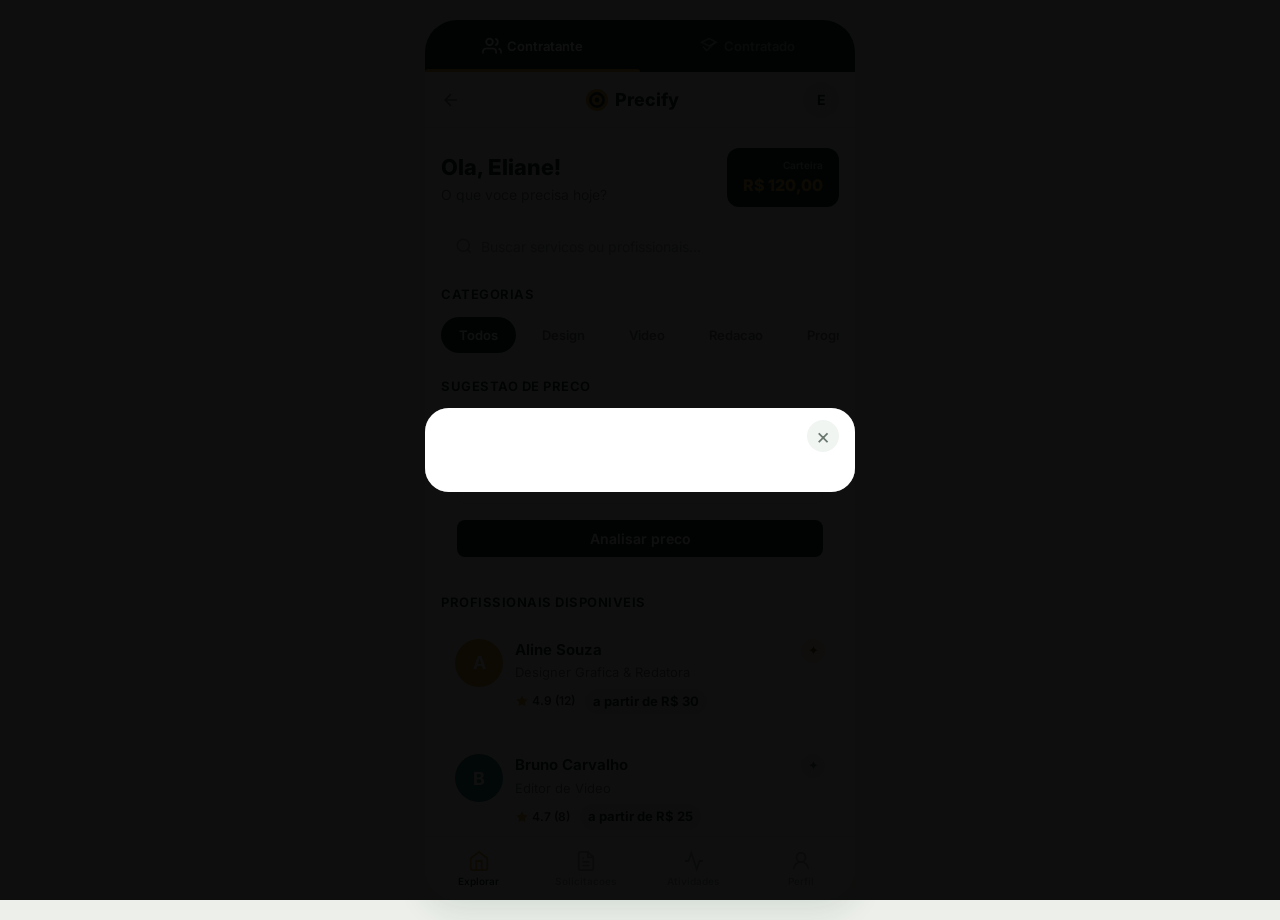
==== demo.html @ ac0d7727 "feat: add demo app and PWA support - Created demo.html for showcasing the Precify app with a complet" ====
<!DOCTYPE html>
<html lang="pt-BR">
<head>
    <meta charset="UTF-8" />
    <meta name="viewport" content="width=device-width, initial-scale=1.0, maximum-scale=1.0, user-scalable=no" />
    <meta name="theme-color" content="#193F34" />
    <meta name="apple-mobile-web-app-capable" content="yes" />
    <meta name="apple-mobile-web-app-status-bar-style" content="black-translucent" />
    <meta name="description" content="Demonstração do app Precify — fluxo completo de contratação e prestação de serviços digitais." />
    <title>Precify App — Demonstração</title>

    <link rel="manifest" href="manifest.json" />
    <link rel="icon" href="data:image/svg+xml,%3Csvg xmlns='http://www.w3.org/2000/svg' viewBox='0 0 100 100'%3E%3Ccircle cx='50' cy='50' r='45' fill='%23193F34'/%3E%3Ccircle cx='50' cy='50' r='32' fill='%23D9A441'/%3E%3Ccircle cx='50' cy='50' r='22' fill='%23193F34'/%3E%3Ccircle cx='50' cy='50' r='10' fill='%23D9A441'/%3E%3C/svg%3E" />
    <link rel="apple-touch-icon" href="icons/icon-192.png" />

    <link rel="preconnect" href="https://fonts.googleapis.com" />
    <link rel="preconnect" href="https://fonts.gstatic.com" crossorigin />
    <link href="https://fonts.googleapis.com/css2?family=Inter:wght@300;400;500;600;700;800;900&display=swap" rel="stylesheet" />

    <link rel="stylesheet" href="demo-styles.css" />
</head>
<body>

<!-- ============================== -->
<!-- APP CONTAINER (phone frame)    -->
<!-- ============================== -->
<div class="app-shell">

    <!-- ============================== -->
    <!-- TOP TABBAR: Contratante / Contratado -->
    <!-- ============================== -->
    <div class="top-tabbar">
        <button class="top-tabbar__btn active" data-mode="client" id="mode-client-btn">
            <svg width="18" height="18" viewBox="0 0 24 24" fill="none" stroke="currentColor" stroke-width="2"><path d="M17 21v-2a4 4 0 00-4-4H5a4 4 0 00-4 4v2"/><circle cx="9" cy="7" r="4"/><path d="M23 21v-2a4 4 0 00-3-3.87M16 3.13a4 4 0 010 7.75"/></svg>
            <span>Contratante</span>
        </button>
        <button class="top-tabbar__btn" data-mode="freelancer" id="mode-freelancer-btn">
            <svg width="18" height="18" viewBox="0 0 24 24" fill="none" stroke="currentColor" stroke-width="2"><path d="M20 7L9 18l-5-5"/><path d="M12 2L2 7l10 5 10-5-10-5z"/></svg>
            <span>Contratado</span>
        </button>
        <div class="top-tabbar__indicator" id="tabbar-indicator"></div>
    </div>

    <!-- App header with logo + user avatar -->
    <div class="app-header">
        <a href="index.html" class="app-header__back" aria-label="Voltar ao site">
            <svg width="20" height="20" viewBox="0 0 24 24" fill="none" stroke="currentColor" stroke-width="2"><path d="M19 12H5M12 19l-7-7 7-7"/></svg>
        </a>
        <div class="app-header__logo">
            <svg width="24" height="24" viewBox="0 0 100 100" fill="none" xmlns="http://www.w3.org/2000/svg">
                <circle cx="50" cy="50" r="46" fill="#D9A441"/>
                <circle cx="50" cy="50" r="33" fill="#193F34"/>
                <circle cx="50" cy="50" r="22" fill="#D9A441"/>
                <circle cx="50" cy="50" r="10" fill="#193F34"/>
            </svg>
            <span>Precify</span>
        </div>
        <div class="app-header__user" id="header-user-avatar">
            <span id="user-avatar-text">E</span>
        </div>
    </div>

    <!-- ============================== -->
    <!-- SCREENS CONTAINER              -->
    <!-- ============================== -->
    <div class="screens-wrapper" id="screens-wrapper">

        <!-- ============================== -->
        <!-- CONTRATANTE SCREENS            -->
        <!-- ============================== -->
        <div class="mode-screens mode-screens--client active" id="client-screens">

            <!-- HOME / EXPLORAR -->
            <div class="screen screen--home active" data-screen="home">
                <div class="screen__scroll">
                    <div class="home-hero">
                        <div class="home-hero__greeting">
                            <h2>Ola, Eliane!</h2>
                            <p>O que voce precisa hoje?</p>
                        </div>
                        <div class="home-hero__balance">
                            <span class="balance-label">Carteira</span>
                            <span class="balance-value">R$ 120,00</span>
                        </div>
                    </div>

                    <div class="search-bar">
                        <svg width="18" height="18" viewBox="0 0 24 24" fill="none" stroke="currentColor" stroke-width="2"><circle cx="11" cy="11" r="8"/><path d="M21 21l-4.35-4.35"/></svg>
                        <input type="text" placeholder="Buscar servicos ou profissionais..." id="client-search" />
                    </div>

                    <div class="section-label">Categorias</div>
                    <div class="categories-scroll" id="client-categories">
                        <button class="category-chip active" data-cat="all">Todos</button>
                        <button class="category-chip" data-cat="design">Design</button>
                        <button class="category-chip" data-cat="video">Video</button>
                        <button class="category-chip" data-cat="writing">Redacao</button>
                        <button class="category-chip" data-cat="programming">Programacao</button>
                        <button class="category-chip" data-cat="marketing">Marketing</button>
                    </div>

                    <div class="section-label">Sugestao de preco</div>
                    <div class="price-suggest-card">
                        <div class="price-suggest-card__input">
                            <label>Descreva seu servico</label>
                            <textarea id="price-suggest-input" placeholder="Ex: Criar uma arte para Instagram" rows="2"></textarea>
                        </div>
                        <button class="btn-price-suggest" id="btn-price-suggest">Analisar preco</button>
                        <div class="price-suggest-result" id="price-suggest-result" hidden>
                            <div class="price-suggest-result__ai">
                                <svg width="14" height="14" viewBox="0 0 24 24" fill="none" stroke="#D9A441" stroke-width="2"><path d="M12 2L2 7l10 5 10-5-10-5zM2 17l10 5 10-5M2 12l10 5 10-5"/></svg>
                                <span>Analise IA</span>
                            </div>
                            <div class="price-suggest-result__price" id="suggest-price-range">R$ 30 - R$ 50</div>
                            <div class="price-suggest-result__complexity" id="suggest-complexity">Complexidade: Intermediaria</div>
                        </div>
                    </div>

                    <div class="section-label">Profissionais disponiveis</div>
                    <div class="freelancer-list" id="freelancer-list"></div>
                </div>
            </div>

            <!-- SOLICITACOES -->
            <div class="screen screen--requests" data-screen="requests">
                <div class="screen__scroll">
                    <div class="screen__title">
                        <h2>Minhas solicitacoes</h2>
                    </div>
                    <div class="requests-list" id="client-requests-list"></div>
                </div>
            </div>

            <!-- ATIVIDADES (cards interativos) -->
            <div class="screen screen--messages" data-screen="messages">
                <div class="screen__scroll">
                    <div class="screen__title">
                        <h2>Atividades</h2>
                    </div>
                    <div class="activity-list" id="client-activity-list"></div>
                </div>
            </div>

            <!-- PERFIL -->
            <div class="screen screen--profile" data-screen="profile">
                <div class="screen__scroll">
                    <div class="profile-header">
                        <div class="profile-avatar profile-avatar--large">E</div>
                        <h2>Eliane Martins</h2>
                        <span class="profile-email">eliane@email.com</span>
                        <div class="profile-score-badge">
                            <span class="score-badge score-badge--silver">✦</span>
                            <span>Prata - 45 pts</span>
                        </div>
                    </div>
                    <div class="profile-stats">
                        <div class="profile-stat">
                            <strong>3</strong>
                            <span>Servicos contratados</span>
                        </div>
                        <div class="profile-stat">
                            <strong>4,8</strong>
                            <span>Avaliacao</span>
                        </div>
                        <div class="profile-stat">
                            <strong>R$ 120</strong>
                            <span>Carteira</span>
                        </div>
                    </div>
                    <div class="profile-menu">
                        <div class="profile-menu__item">
                            <svg width="20" height="20" viewBox="0 0 24 24" fill="none" stroke="currentColor" stroke-width="2"><rect x="3" y="4" width="18" height="18" rx="2"/><path d="M16 2v4M8 2v4M3 10h18"/></svg>
                            <span>Meu historico</span>
                        </div>
                        <div class="profile-menu__item">
                            <svg width="20" height="20" viewBox="0 0 24 24" fill="none" stroke="currentColor" stroke-width="2"><path d="M12 15a3 3 0 100-6 3 3 0 000 6z"/><path d="M19.4 15a1.65 1.65 0 00.33 1.82l.06.06a2 2 0 11-2.83 2.83l-.06-.06a1.65 1.65 0 00-1.82-.33 1.65 1.65 0 00-1 1.51V21a2 2 0 11-4 0v-.09A1.65 1.65 0 009 19.4a1.65 1.65 0 00-1.82.33l-.06.06a2 2 0 11-2.83-2.83l.06-.06A1.65 1.65 0 004.6 15a1.65 1.65 0 00-1.51-1H3a2 2 0 110-4h.09A1.65 1.65 0 004.6 9a1.65 1.65 0 00-.33-1.82l-.06-.06a2 2 0 112.83-2.83l.06.06A1.65 1.65 0 009 4.6a1.65 1.65 0 001-1.51V3a2 2 0 114 0v.09a1.65 1.65 0 001 1.51 1.65 1.65 0 001.82-.33l.06-.06a2 2 0 112.83 2.83l-.06.06A1.65 1.65 0 0019.4 9a1.65 1.65 0 001.51 1H21a2 2 0 110 4h-.09a1.65 1.65 0 00-1.51 1z"/></svg>
                            <span>Configuracoes</span>
                        </div>
                        <div class="profile-menu__item">
                            <svg width="20" height="20" viewBox="0 0 24 24" fill="none" stroke="currentColor" stroke-width="2"><path d="M21 15a2 2 0 01-2 2H7l-4 4V5a2 2 0 012-2h14a2 2 0 012 2z"/></svg>
                            <span>Suporte</span>
                        </div>
                        <div class="profile-menu__item profile-menu__item--logout">
                            <svg width="20" height="20" viewBox="0 0 24 24" fill="none" stroke="currentColor" stroke-width="2"><path d="M9 21H5a2 2 0 01-2-2V5a2 2 0 012-2h4M16 17l5-5-5-5M21 12H9"/></svg>
                            <span>Sair</span>
                        </div>
                    </div>
                </div>
            </div>

        </div>

        <!-- ============================== -->
        <!-- CONTRATADO SCREENS             -->
        <!-- ============================== -->
        <div class="mode-screens mode-screens--freelancer" id="freelancer-screens">

            <!-- OPORTUNIDADES -->
            <div class="screen screen--opportunities active" data-screen="opportunities">
                <div class="screen__scroll">
                    <div class="home-hero">
                        <div class="home-hero__greeting">
                            <h2>Ola, Aline!</h2>
                            <p>Novas oportunidades para voce</p>
                        </div>
                        <div class="home-hero__balance">
                            <span class="balance-label">Ganhos</span>
                            <span class="balance-value">R$ 340,00</span>
                        </div>
                    </div>

                    <div class="stats-row">
                        <div class="mini-stat">
                            <strong>5</strong>
                            <span>Disponiveis</span>
                        </div>
                        <div class="mini-stat">
                            <strong>2</strong>
                            <span>Em andamento</span>
                        </div>
                        <div class="mini-stat">
                            <strong>8</strong>
                            <span>Concluidos</span>
                        </div>
                    </div>

                    <div class="section-label">Oportunidades abertas</div>
                    <div class="opportunity-list" id="opportunity-list"></div>
                </div>
            </div>

            <!-- MEUS SERVICOS -->
            <div class="screen screen--my-services" data-screen="my-services">
                <div class="screen__scroll">
                    <div class="screen__title">
                        <h2>Meus servicos</h2>
                    </div>
                    <div class="services-tabs">
                        <button class="services-tab active" data-status="active">Em andamento</button>
                        <button class="services-tab" data-status="completed">Concluidos</button>
                    </div>
                    <div class="my-services-list" id="freelancer-services-list"></div>
                </div>
            </div>

            <!-- ATIVIDADES (cards interativos) -->
            <div class="screen screen--messages-freelancer" data-screen="messages-freelancer">
                <div class="screen__scroll">
                    <div class="screen__title">
                        <h2>Atividades</h2>
                    </div>
                    <div class="activity-list" id="freelancer-activity-list"></div>
                </div>
            </div>

            <!-- PERFIL FREELANCER -->
            <div class="screen screen--profile-freelancer" data-screen="profile-freelancer">
                <div class="screen__scroll">
                    <div class="profile-header">
                        <div class="profile-avatar profile-avatar--large profile-avatar--gold">A</div>
                        <h2>Aline Souza</h2>
                        <span class="profile-email">aline@email.com</span>
                        <span class="profile-skill">Designer e Redatora</span>
                        <div class="profile-score-badge">
                            <span class="score-badge score-badge--gold">✦</span>
                            <span>Ouro - 72 pts</span>
                        </div>
                    </div>
                    <div class="profile-stats">
                        <div class="profile-stat">
                            <strong>8</strong>
                            <span>Servicos concluidos</span>
                        </div>
                        <div class="profile-stat">
                            <strong>4,9</strong>
                            <span>Avaliacao</span>
                        </div>
                        <div class="profile-stat">
                            <strong>R$ 340</strong>
                            <span>Ganhos</span>
                        </div>
                    </div>
                    <div class="profile-skills">
                        <div class="section-label">Habilidades</div>
                        <div class="skills-tags">
                            <span class="skill-tag">Design grafico</span>
                            <span class="skill-tag">Artes para redes sociais</span>
                            <span class="skill-tag">Redacao publicitaria</span>
                            <span class="skill-tag">Edicao de imagem</span>
                            <span class="skill-tag">Branding</span>
                        </div>
                    </div>
                    <div class="profile-menu">
                        <div class="profile-menu__item">
                            <svg width="20" height="20" viewBox="0 0 24 24" fill="none" stroke="currentColor" stroke-width="2"><rect x="3" y="4" width="18" height="18" rx="2"/><path d="M16 2v4M8 2v4M3 10h18"/></svg>
                            <span>Meus ganhos</span>
                        </div>
                        <div class="profile-menu__item">
                            <svg width="20" height="20" viewBox="0 0 24 24" fill="none" stroke="currentColor" stroke-width="2"><path d="M12 15a3 3 0 100-6 3 3 0 000 6z"/><path d="M19.4 15a1.65 1.65 0 00.33 1.82l.06.06a2 2 0 11-2.83 2.83l-.06-.06a1.65 1.65 0 00-1.82-.33 1.65 1.65 0 00-1 1.51V21a2 2 0 11-4 0v-.09A1.65 1.65 0 009 19.4a1.65 1.65 0 00-1.82.33l-.06.06a2 2 0 11-2.83-2.83l.06-.06A1.65 1.65 0 004.6 15a1.65 1.65 0 00-1.51-1H3a2 2 0 110-4h.09A1.65 1.65 0 004.6 9a1.65 1.65 0 00-.33-1.82l-.06-.06a2 2 0 112.83-2.83l.06.06A1.65 1.65 0 009 4.6a1.65 1.65 0 001-1.51V3a2 2 0 114 0v.09a1.65 1.65 0 001 1.51 1.65 1.65 0 001.82-.33l.06-.06a2 2 0 112.83 2.83l-.06.06A1.65 1.65 0 0019.4 9a1.65 1.65 0 001.51 1H21a2 2 0 110 4h-.09a1.65 1.65 0 00-1.51 1z"/></svg>
                            <span>Configuracoes</span>
                        </div>
                        <div class="profile-menu__item">
                            <svg width="20" height="20" viewBox="0 0 24 24" fill="none" stroke="currentColor" stroke-width="2"><path d="M21 15a2 2 0 01-2 2H7l-4 4V5a2 2 0 012-2h14a2 2 0 012 2z"/></svg>
                            <span>Suporte</span>
                        </div>
                        <div class="profile-menu__item profile-menu__item--logout">
                            <svg width="20" height="20" viewBox="0 0 24 24" fill="none" stroke="currentColor" stroke-width="2"><path d="M9 21H5a2 2 0 01-2-2V5a2 2 0 012-2h4M16 17l5-5-5-5M21 12H9"/></svg>
                            <span>Sair</span>
                        </div>
                    </div>
                </div>
            </div>

        </div>

    </div>

    <!-- ============================== -->
    <!-- BOTTOM NAVIGATION              -->
    <!-- ============================== -->
    <div class="bottom-nav" id="bottom-nav">
        <!-- Client bottom nav -->
        <div class="bottom-nav__mode bottom-nav__mode--client active" id="client-nav">
            <button class="nav-item active" data-screen="home">
                <svg width="22" height="22" viewBox="0 0 24 24" fill="none" stroke="currentColor" stroke-width="2"><path d="M3 9l9-7 9 7v11a2 2 0 01-2 2H5a2 2 0 01-2-2z"/><path d="M9 22V12h6v10"/></svg>
                <span>Explorar</span>
            </button>
            <button class="nav-item" data-screen="requests">
                <svg width="22" height="22" viewBox="0 0 24 24" fill="none" stroke="currentColor" stroke-width="2"><path d="M14 2H6a2 2 0 00-2 2v16a2 2 0 002 2h12a2 2 0 002-2V8z"/><path d="M14 2v6h6M16 13H8M16 17H8M10 9H8"/></svg>
                <span>Solicitacoes</span>
            </button>
            <button class="nav-item" data-screen="messages">
                <svg width="22" height="22" viewBox="0 0 24 24" fill="none" stroke="currentColor" stroke-width="2"><path d="M22 12h-4l-3 9L9 3l-3 9H2"/></svg>
                <span>Atividades</span>
            </button>
            <button class="nav-item" data-screen="profile">
                <svg width="22" height="22" viewBox="0 0 24 24" fill="none" stroke="currentColor" stroke-width="2"><circle cx="12" cy="8" r="5"/><path d="M20 21a8 8 0 00-16 0"/></svg>
                <span>Perfil</span>
            </button>
        </div>
        <!-- Freelancer bottom nav -->
        <div class="bottom-nav__mode bottom-nav__mode--freelancer" id="freelancer-nav">
            <button class="nav-item active" data-screen="opportunities">
                <svg width="22" height="22" viewBox="0 0 24 24" fill="none" stroke="currentColor" stroke-width="2"><circle cx="12" cy="12" r="10"/><path d="M12 6v6l4 2"/></svg>
                <span>Oportunidades</span>
            </button>
            <button class="nav-item" data-screen="my-services">
                <svg width="22" height="22" viewBox="0 0 24 24" fill="none" stroke="currentColor" stroke-width="2"><path d="M22 11.08V12a10 10 0 11-5.93-9.14"/><path d="M22 4L12 14.01l-3-3"/></svg>
                <span>Meus servicos</span>
            </button>
            <button class="nav-item" data-screen="messages-freelancer">
                <svg width="22" height="22" viewBox="0 0 24 24" fill="none" stroke="currentColor" stroke-width="2"><path d="M22 12h-4l-3 9L9 3l-3 9H2"/></svg>
                <span>Atividades</span>
            </button>
            <button class="nav-item" data-screen="profile-freelancer">
                <svg width="22" height="22" viewBox="0 0 24 24" fill="none" stroke="currentColor" stroke-width="2"><circle cx="12" cy="8" r="5"/><path d="M20 21a8 8 0 00-16 0"/></svg>
                <span>Perfil</span>
            </button>
        </div>
    </div>

</div>

<!-- ============================== -->
<!-- MODAL: Freelancer detail       -->
<!-- ============================== -->
<div class="modal-overlay" id="modal-freelancer" hidden>
    <div class="modal">
        <div class="modal__header">
            <button class="modal__close" id="modal-freelancer-close">&times;</button>
        </div>
        <div class="modal__body" id="modal-freelancer-body"></div>
    </div>
</div>

<!-- ============================== -->
<!-- MODAL: Opportunity detail      -->
<!-- ============================== -->
<div class="modal-overlay" id="modal-opportunity" hidden>
    <div class="modal">
        <div class="modal__header">
            <button class="modal__close" id="modal-opportunity-close">&times;</button>
        </div>
        <div class="modal__body" id="modal-opportunity-body"></div>
    </div>
</div>

<!-- ============================== -->
<!-- MODAL: Detail card interativo  -->
<!-- ============================== -->
<div class="modal-overlay" id="modal-detail" hidden>
    <div class="modal">
        <div class="modal__header">
            <button class="modal__close" id="modal-detail-close">&times;</button>
        </div>
        <div class="modal__body" id="modal-detail-body"></div>
    </div>
</div>

<!-- ============================== -->
<!-- MODAL: Contratacao flow        -->
<!-- ============================== -->
<div class="modal-overlay" id="modal-hire" hidden>
    <div class="modal">
        <div class="modal__header">
            <button class="modal__close" id="modal-hire-close">&times;</button>
        </div>
        <div class="modal__body" id="modal-hire-body"></div>
    </div>
</div>

<!-- ============================== -->
<!-- TOAST notification             -->
<!-- ============================== -->
<div class="toast" id="toast" hidden></div>

<script src="demo-script.js"></script>

<!-- PWA Service Worker Registration -->
<script>
if ('serviceWorker' in navigator) {
    window.addEventListener('load', () => {
        navigator.serviceWorker.register('./sw.js')
            .then((reg) => console.log('[PWA] SW registrado:', reg.scope))
            .catch((err) => console.warn('[PWA] SW falhou:', err));
    });
}
</script>
</body>
</html>
---- demo-styles.css ----
/* ==============================
   PRECIFY APP — DEMO STYLES
   ============================== */

/* --- Variables --- */
:root {
    --color-primary: #193F34;
    --color-primary-light: #1A4A3E;
    --color-primary-dark: #0F2A23;
    --color-secondary: #D9E8D9;
    --color-white: #FFFFFF;
    --color-gray: #F1F5F1;
    --color-gray-dark: #E0E8E0;
    --color-gold: #D9A441;
    --color-gold-light: #E0B45C;
    --color-gold-dark: #C89336;
    --color-text: #26362E;
    --color-text-secondary: #69776F;
    --color-text-light: #9AA8A0;
    --color-border: #E0E8E0;
    --color-danger: #E85D5D;
    --color-success: #4CAF8A;
    --color-info: #4A90D9;

    --font-family: 'Inter', -apple-system, BlinkMacSystemFont, sans-serif;
    --radius-sm: 8px;
    --radius-md: 12px;
    --radius-lg: 16px;
    --radius-xl: 24px;
    --radius-full: 999px;

    --shadow-sm: 0 2px 8px rgba(25, 63, 52, 0.06);
    --shadow-md: 0 4px 16px rgba(25, 63, 52, 0.08);
    --shadow-lg: 0 8px 32px rgba(25, 63, 52, 0.12);

    --transition: 0.3s ease;
    --transition-fast: 0.15s ease;

    --topbar-h: 52px;
    --header-h: 56px;
    --bottomnav-h: 64px;
}

/* --- Reset --- */
*, *::before, *::after {
    margin: 0;
    padding: 0;
    box-sizing: border-box;
}

html {
    font-size: 16px;
    -webkit-text-size-adjust: 100%;
}

body {
    font-family: var(--font-family);
    color: var(--color-text);
    background: #ECEFEA;
    line-height: 1.5;
    overflow: hidden;
    display: flex;
    justify-content: center;
    align-items: stretch;
    min-height: 100vh;
}

a { text-decoration: none; color: inherit; }
ul { list-style: none; }
button {
    font-family: inherit;
    cursor: pointer;
    border: none;
    background: none;
    color: inherit;
}
input, textarea {
    font-family: inherit;
    border: none;
    outline: none;
}

/* ==============================
   APP SHELL (phone frame)
   ============================== */
.app-shell {
    width: 100%;
    max-width: 430px;
    min-height: 100vh;
    background: var(--color-white);
    display: flex;
    flex-direction: column;
    position: relative;
    overflow: hidden;
    box-shadow: var(--shadow-lg);
}

@media (min-width: 480px) {
    body {
        align-items: center;
        padding: 20px;
    }
    .app-shell {
        min-height: 880px;
        max-height: 900px;
        border-radius: 32px;
        overflow: hidden;
    }
}

/* ==============================
   TOP TABBAR (Contratante / Contratado)
   ============================== */
.top-tabbar {
    display: flex;
    background: var(--color-primary);
    height: var(--topbar-h);
    position: relative;
    z-index: 10;
    flex-shrink: 0;
}

.top-tabbar__btn {
    flex: 1;
    display: flex;
    align-items: center;
    justify-content: center;
    gap: 6px;
    color: rgba(255,255,255,0.5);
    font-size: 13px;
    font-weight: 600;
    transition: color var(--transition-fast);
    position: relative;
    z-index: 1;
}

.top-tabbar__btn.active {
    color: var(--color-white);
}

.top-tabbar__btn svg {
    transition: transform var(--transition);
}

.top-tabbar__btn.active svg {
    transform: scale(1.1);
}

.top-tabbar__indicator {
    position: absolute;
    bottom: 0;
    left: 0;
    width: 50%;
    height: 3px;
    background: var(--color-gold);
    transition: transform var(--transition);
    border-radius: 3px 3px 0 0;
}

.top-tabbar__indicator.right {
    transform: translateX(100%);
}

/* ==============================
   APP HEADER
   ============================== */
.app-header {
    display: flex;
    align-items: center;
    justify-content: space-between;
    height: var(--header-h);
    padding: 0 16px;
    background: var(--color-white);
    border-bottom: 1px solid var(--color-border);
    flex-shrink: 0;
    z-index: 9;
}

.app-header__back {
    display: flex;
    align-items: center;
    color: var(--color-text-secondary);
    transition: color var(--transition-fast);
}

.app-header__back:hover {
    color: var(--color-primary);
}

.app-header__logo {
    display: flex;
    align-items: center;
    gap: 6px;
    font-weight: 800;
    font-size: 18px;
    color: var(--color-primary);
}

.app-header__user {
    width: 36px;
    height: 36px;
    border-radius: 50%;
    background: var(--color-secondary);
    display: flex;
    align-items: center;
    justify-content: center;
    font-weight: 700;
    color: var(--color-primary);
    font-size: 14px;
    transition: background var(--transition);
}

.app-header__user.freelancer-mode {
    background: #f6e8c7;
    color: #79530c;
}

/* ==============================
   SCREENS WRAPPER
   ============================== */
.screens-wrapper {
    flex: 1;
    overflow: hidden;
    position: relative;
}

.mode-screens {
    position: absolute;
    inset: 0;
    display: none;
}

.mode-screens.active {
    display: block;
}

/* ==============================
   SCREEN BASE
   ============================== */
.screen {
    position: absolute;
    inset: 0;
    display: none;
    flex-direction: column;
}

.screen.active {
    display: flex;
}

.screen__scroll {
    flex: 1;
    overflow-y: auto;
    overflow-x: hidden;
    padding: 20px 16px 16px;
    -webkit-overflow-scrolling: touch;
}

.screen__title h2 {
    font-size: 22px;
    font-weight: 800;
    color: var(--color-primary);
    margin-bottom: 20px;
}

/* ==============================
   HOME HERO
   ============================== */
.home-hero {
    display: flex;
    align-items: center;
    justify-content: space-between;
    margin-bottom: 20px;
}

.home-hero__greeting h2 {
    font-size: 22px;
    font-weight: 800;
    color: var(--color-primary);
}

.home-hero__greeting p {
    font-size: 14px;
    color: var(--color-text-secondary);
}

.home-hero__balance {
    display: flex;
    flex-direction: column;
    align-items: flex-end;
    background: var(--color-primary);
    padding: 10px 16px;
    border-radius: var(--radius-md);
}

.balance-label {
    font-size: 10px;
    color: rgba(255,255,255,0.6);
    font-weight: 600;
}

.balance-value {
    font-size: 16px;
    color: var(--color-gold);
    font-weight: 800;
}

/* ==============================
   SEARCH BAR
   ============================== */
.search-bar {
    display: flex;
    align-items: center;
    gap: 8px;
    background: var(--color-gray);
    border-radius: var(--radius-md);
    padding: 10px 14px;
    margin-bottom: 20px;
    color: var(--color-text-light);
}

.search-bar input {
    flex: 1;
    background: transparent;
    font-size: 14px;
    color: var(--color-text);
}

.search-bar input::placeholder {
    color: var(--color-text-light);
}

/* ==============================
   SECTION LABEL
   ============================== */
.section-label {
    font-size: 13px;
    font-weight: 700;
    color: var(--color-primary);
    text-transform: uppercase;
    letter-spacing: 0.5px;
    margin-bottom: 12px;
    margin-top: 8px;
}

/* ==============================
   CATEGORIES SCROLL
   ============================== */
.categories-scroll {
    display: flex;
    gap: 8px;
    overflow-x: auto;
    margin-bottom: 20px;
    padding-bottom: 4px;
    -webkit-overflow-scrolling: touch;
    scrollbar-width: none;
}

.categories-scroll::-webkit-scrollbar {
    display: none;
}

.category-chip {
    padding: 8px 16px;
    border-radius: var(--radius-full);
    background: var(--color-gray);
    font-size: 13px;
    font-weight: 600;
    color: var(--color-text-secondary);
    white-space: nowrap;
    transition: all var(--transition-fast);
    border: 2px solid transparent;
}

.category-chip.active {
    background: var(--color-primary);
    color: var(--color-white);
}

.category-chip:hover:not(.active) {
    border-color: var(--color-secondary);
}

/* ==============================
   PRICE SUGGEST CARD
   ============================== */
.price-suggest-card {
    background: var(--color-gray);
    border-radius: var(--radius-lg);
    padding: 16px;
    margin-bottom: 20px;
}

.price-suggest-card__input label {
    display: block;
    font-size: 12px;
    font-weight: 600;
    color: var(--color-primary);
    margin-bottom: 6px;
}

.price-suggest-card__input textarea {
    width: 100%;
    background: var(--color-white);
    border-radius: var(--radius-sm);
    padding: 10px 12px;
    font-size: 14px;
    color: var(--color-text);
    resize: none;
    margin-bottom: 10px;
    border: 1px solid var(--color-border);
}

.btn-price-suggest {
    width: 100%;
    padding: 10px;
    background: var(--color-primary);
    color: var(--color-white);
    border-radius: var(--radius-sm);
    font-size: 14px;
    font-weight: 600;
    transition: background var(--transition-fast);
}

.btn-price-suggest:hover {
    background: var(--color-primary-light);
}

.price-suggest-result {
    margin-top: 12px;
    padding: 14px;
    background: var(--color-primary);
    border-radius: var(--radius-md);
    text-align: center;
    animation: priceReveal 0.4s ease;
}

@keyframes priceReveal {
    from { opacity: 0; transform: scale(0.95); }
    to { opacity: 1; transform: scale(1); }
}

.price-suggest-result__ai {
    display: inline-flex;
    align-items: center;
    gap: 4px;
    font-size: 11px;
    font-weight: 700;
    color: var(--color-gold);
    margin-bottom: 6px;
}

.price-suggest-result__price {
    font-size: 24px;
    font-weight: 800;
    color: var(--color-gold);
    margin-bottom: 4px;
}

.price-suggest-result__complexity {
    font-size: 12px;
    color: var(--color-secondary);
}

/* ==============================
   FREELANCER CARDS (client home)
   ============================== */
.freelancer-list {
    display: flex;
    flex-direction: column;
    gap: 12px;
}

.freelancer-card {
    display: flex;
    gap: 12px;
    background: var(--color-white);
    border-radius: var(--radius-md);
    padding: 14px;
    box-shadow: var(--shadow-sm);
    transition: transform var(--transition-fast), box-shadow var(--transition-fast);
    cursor: pointer;
}

.freelancer-card:active {
    transform: scale(0.98);
}

.freelancer-card__avatar {
    flex-shrink: 0;
    width: 48px;
    height: 48px;
    border-radius: 50%;
    display: flex;
    align-items: center;
    justify-content: center;
    font-weight: 700;
    font-size: 18px;
    color: var(--color-white);
}

.freelancer-card__body {
    flex: 1;
    min-width: 0;
}

.freelancer-card__name {
    font-size: 15px;
    font-weight: 700;
    color: var(--color-primary);
    margin-bottom: 2px;
}

.freelancer-card__skill {
    font-size: 13px;
    color: var(--color-text-secondary);
    margin-bottom: 6px;
}

.freelancer-card__meta {
    display: flex;
    align-items: center;
    gap: 10px;
}

.freelancer-card__rating {
    display: flex;
    align-items: center;
    gap: 3px;
    font-size: 12px;
    font-weight: 600;
    color: var(--color-text);
}

.freelancer-card__rating svg {
    color: var(--color-gold);
}

.freelancer-card__price {
    font-size: 13px;
    font-weight: 700;
    color: var(--color-primary);
    background: var(--color-secondary);
    padding: 3px 8px;
    border-radius: var(--radius-full);
}

.freelancer-card__badge {
    flex-shrink: 0;
    width: 24px;
    height: 24px;
    border-radius: 50%;
    display: flex;
    align-items: center;
    justify-content: center;
    font-size: 12px;
}

.badge-gold { background: #f6e8c7; color: #79530c; }
.badge-silver { background: #e4e9ed; color: #53616d; }
.badge-diamond { background: #d9eef0; color: #236c78; }

/* ==============================
   STATS ROW (freelancer home)
   ============================== */
.stats-row {
    display: flex;
    gap: 10px;
    margin-bottom: 20px;
}

.mini-stat {
    flex: 1;
    text-align: center;
    background: var(--color-gray);
    border-radius: var(--radius-md);
    padding: 12px 8px;
}

.mini-stat strong {
    display: block;
    font-size: 20px;
    font-weight: 800;
    color: var(--color-primary);
}

.mini-stat span {
    font-size: 11px;
    color: var(--color-text-secondary);
}

/* ==============================
   OPPORTUNITY CARDS
   ============================== */
.opportunity-list {
    display: flex;
    flex-direction: column;
    gap: 12px;
}

.opportunity-card {
    background: var(--color-white);
    border-radius: var(--radius-md);
    padding: 16px;
    box-shadow: var(--shadow-sm);
    transition: transform var(--transition-fast);
    cursor: pointer;
    border-left: 3px solid var(--color-gold);
}

.opportunity-card:active {
    transform: scale(0.98);
}

.opportunity-card__header {
    display: flex;
    align-items: center;
    justify-content: space-between;
    margin-bottom: 8px;
}

.opportunity-card__title {
    font-size: 15px;
    font-weight: 700;
    color: var(--color-primary);
}

.opportunity-card__budget {
    font-size: 14px;
    font-weight: 800;
    color: var(--color-gold);
}

.opportunity-card__desc {
    font-size: 13px;
    color: var(--color-text-secondary);
    margin-bottom: 10px;
    line-height: 1.5;
}

.opportunity-card__footer {
    display: flex;
    align-items: center;
    justify-content: space-between;
    gap: 8px;
}

.opportunity-card__client {
    display: flex;
    align-items: center;
    gap: 6px;
    font-size: 12px;
    color: var(--color-text-secondary);
}

.opportunity-card__client-avatar {
    width: 22px;
    height: 22px;
    border-radius: 50%;
    background: var(--color-secondary);
    display: flex;
    align-items: center;
    justify-content: center;
    font-size: 10px;
    font-weight: 700;
    color: var(--color-primary);
}

.opportunity-card__tag {
    font-size: 11px;
    font-weight: 600;
    padding: 3px 8px;
    border-radius: var(--radius-full);
    background: var(--color-secondary);
    color: var(--color-primary);
}

.opportunity-card__tag--urgent {
    background: #fde0e0;
    color: var(--color-danger);
}

/* ==============================
   REQUESTS LIST
   ============================== */
.requests-list {
    display: flex;
    flex-direction: column;
    gap: 12px;
}

.request-card {
    background: var(--color-white);
    border-radius: var(--radius-md);
    padding: 16px;
    box-shadow: var(--shadow-sm);
}

.request-card__header {
    display: flex;
    align-items: center;
    justify-content: space-between;
    margin-bottom: 10px;
}

.request-card__title {
    font-size: 15px;
    font-weight: 700;
    color: var(--color-primary);
}

.request-card__status {
    font-size: 11px;
    font-weight: 700;
    padding: 4px 10px;
    border-radius: var(--radius-full);
}

.status-pending { background: #FFF3E0; color: #E8920C; }
.status-accepted { background: #E8F5E9; color: #2E7D32; }
.status-in-progress { background: #E3F2FD; color: #1565C0; }
.status-completed { background: #F3E5F5; color: #7B1FA2; }
.status-delivered { background: #E0F2F1; color: #00695C; }

.request-card__freelancer {
    display: flex;
    align-items: center;
    gap: 8px;
    margin-bottom: 10px;
}

.request-card__freelancer-avatar {
    width: 32px;
    height: 32px;
    border-radius: 50%;
    display: flex;
    align-items: center;
    justify-content: center;
    font-size: 13px;
    font-weight: 700;
    color: var(--color-white);
}

.request-card__freelancer-info {
    flex: 1;
}

.request-card__freelancer-info strong {
    display: block;
    font-size: 13px;
    color: var(--color-text);
}

.request-card__freelancer-info span {
    font-size: 12px;
    color: var(--color-text-secondary);
}

.request-card__price {
    font-size: 16px;
    font-weight: 800;
    color: var(--color-primary);
    margin-bottom: 10px;
}

.request-card__actions {
    display: flex;
    gap: 8px;
}

.request-card__btn {
    flex: 1;
    padding: 8px;
    border-radius: var(--radius-sm);
    font-size: 13px;
    font-weight: 600;
    transition: all var(--transition-fast);
}

.btn-primary {
    background: var(--color-primary);
    color: var(--color-white);
}

.btn-primary:hover {
    background: var(--color-primary-light);
}

.btn-gold {
    background: var(--color-gold);
    color: var(--color-primary);
}

.btn-gold:hover {
    background: var(--color-gold-light);
}

.btn-outline {
    border: 1px solid var(--color-border);
    color: var(--color-text-secondary);
    background: var(--color-white);
}

.btn-outline:hover {
    border-color: var(--color-primary);
    color: var(--color-primary);
}

/* ==============================
   SERVICES TABS (freelancer)
   ============================== */
.services-tabs {
    display: flex;
    gap: 8px;
    margin-bottom: 16px;
}

.services-tab {
    padding: 8px 16px;
    border-radius: var(--radius-full);
    background: var(--color-gray);
    font-size: 13px;
    font-weight: 600;
    color: var(--color-text-secondary);
    transition: all var(--transition-fast);
}

.services-tab.active {
    background: var(--color-primary);
    color: var(--color-white);
}

.my-services-list {
    display: flex;
    flex-direction: column;
    gap: 12px;
}

.service-card {
    background: var(--color-white);
    border-radius: var(--radius-md);
    padding: 16px;
    box-shadow: var(--shadow-sm);
}

.service-card__header {
    display: flex;
    align-items: center;
    justify-content: space-between;
    margin-bottom: 8px;
}

.service-card__title {
    font-size: 15px;
    font-weight: 700;
    color: var(--color-primary);
}

.service-card__client-name {
    font-size: 13px;
    color: var(--color-text-secondary);
    margin-bottom: 6px;
}

.service-card__price {
    font-size: 16px;
    font-weight: 800;
    color: var(--color-gold);
}

.service-card__progress {
    margin-top: 10px;
}

.service-card__progress-label {
    display: flex;
    justify-content: space-between;
    font-size: 12px;
    color: var(--color-text-secondary);
    margin-bottom: 4px;
}

.service-card__progress-bar {
    height: 6px;
    background: var(--color-gray-dark);
    border-radius: var(--radius-full);
    overflow: hidden;
}

.service-card__progress-fill {
    height: 100%;
    background: var(--color-gold);
    border-radius: inherit;
    transition: width 0.5s ease;
}

.service-card__actions {
    display: flex;
    gap: 8px;
    margin-top: 10px;
}

/* ==============================
   CHAT LIST
   ============================== */
.chat-list {
    display: flex;
    flex-direction: column;
    gap: 4px;
}

.chat-item {
    display: flex;
    align-items: center;
    gap: 12px;
    padding: 12px 8px;
    border-radius: var(--radius-md);
    transition: background var(--transition-fast);
    cursor: pointer;
}

.chat-item:active {
    background: var(--color-gray);
}

.chat-item__avatar {
    width: 44px;
    height: 44px;
    border-radius: 50%;
    display: flex;
    align-items: center;
    justify-content: center;
    font-weight: 700;
    font-size: 16px;
    color: var(--color-white);
    flex-shrink: 0;
}

.chat-item__body {
    flex: 1;
    min-width: 0;
}

.chat-item__name {
    font-size: 14px;
    font-weight: 700;
    color: var(--color-primary);
    margin-bottom: 2px;
}

.chat-item__preview {
    font-size: 13px;
    color: var(--color-text-secondary);
    white-space: nowrap;
    overflow: hidden;
    text-overflow: ellipsis;
}

.chat-item__meta {
    display: flex;
    flex-direction: column;
    align-items: flex-end;
    gap: 4px;
    flex-shrink: 0;
}

.chat-item__time {
    font-size: 11px;
    color: var(--color-text-light);
}

.chat-item__badge {
    background: var(--color-gold);
    color: var(--color-primary);
    font-size: 10px;
    font-weight: 700;
    width: 18px;
    height: 18px;
    border-radius: 50%;
    display: flex;
    align-items: center;
    justify-content: center;
}

/* ==============================
   PROFILE
   ============================== */
.profile-header {
    text-align: center;
    margin-bottom: 24px;
}

.profile-avatar {
    width: 40px;
    height: 40px;
    border-radius: 50%;
    display: flex;
    align-items: center;
    justify-content: center;
    font-weight: 700;
    color: var(--color-white);
}

.profile-avatar--large {
    width: 80px;
    height: 80px;
    font-size: 30px;
    margin: 0 auto 12px;
    background: var(--color-primary);
}

.profile-avatar--gold {
    background: linear-gradient(135deg, var(--color-gold), var(--color-gold-dark));
}

.profile-header h2 {
    font-size: 20px;
    font-weight: 800;
    color: var(--color-primary);
    margin-bottom: 4px;
}

.profile-email {
    font-size: 13px;
    color: var(--color-text-secondary);
    display: block;
    margin-bottom: 6px;
}

.profile-skill {
    font-size: 13px;
    font-weight: 600;
    color: var(--color-gold);
    display: block;
    margin-bottom: 8px;
}

.profile-score-badge {
    display: inline-flex;
    align-items: center;
    gap: 6px;
    padding: 6px 14px;
    background: var(--color-gray);
    border-radius: var(--radius-full);
    font-size: 12px;
    font-weight: 700;
    color: var(--color-primary);
}

.score-badge {
    display: inline-flex;
    align-items: center;
    justify-content: center;
    width: 20px;
    height: 20px;
    border-radius: 50%;
    font-size: 13px;
}

.score-badge--silver { color: #53616d; background: #e4e9ed; }
.score-badge--gold { color: #79530c; background: #f6e8c7; }
.score-badge--diamond { color: #236c78; background: #d9eef0; }
.score-badge--starter { color: #52645a; background: #e9eee9; }

.profile-stats {
    display: grid;
    grid-template-columns: repeat(3, 1fr);
    gap: 10px;
    margin-bottom: 24px;
}

.profile-stat {
    text-align: center;
    background: var(--color-gray);
    border-radius: var(--radius-md);
    padding: 14px 8px;
}

.profile-stat strong {
    display: block;
    font-size: 18px;
    font-weight: 800;
    color: var(--color-primary);
}

.profile-stat span {
    font-size: 11px;
    color: var(--color-text-secondary);
}

.profile-skills {
    margin-bottom: 24px;
}

.skills-tags {
    display: flex;
    flex-wrap: wrap;
    gap: 8px;
}

.skill-tag {
    padding: 6px 12px;
    background: var(--color-secondary);
    color: var(--color-primary);
    border-radius: var(--radius-full);
    font-size: 12px;
    font-weight: 600;
}

.profile-menu {
    display: flex;
    flex-direction: column;
    gap: 2px;
}

.profile-menu__item {
    display: flex;
    align-items: center;
    gap: 12px;
    padding: 14px 12px;
    border-radius: var(--radius-md);
    transition: background var(--transition-fast);
    cursor: pointer;
    color: var(--color-text);
    font-size: 14px;
    font-weight: 600;
}

.profile-menu__item:hover {
    background: var(--color-gray);
}

.profile-menu__item--logout {
    color: var(--color-danger);
}

/* ==============================
   BOTTOM NAVIGATION
   ============================== */
.bottom-nav {
    height: var(--bottomnav-h);
    background: var(--color-white);
    border-top: 1px solid var(--color-border);
    flex-shrink: 0;
    position: relative;
    z-index: 10;
}

.bottom-nav__mode {
    display: none;
    height: 100%;
}

.bottom-nav__mode.active {
    display: flex;
}

.nav-item {
    flex: 1;
    display: flex;
    flex-direction: column;
    align-items: center;
    justify-content: center;
    gap: 3px;
    color: var(--color-text-light);
    font-size: 10px;
    font-weight: 600;
    transition: color var(--transition-fast);
}

.nav-item.active {
    color: var(--color-primary);
}

.nav-item.active svg {
    color: var(--color-gold);
}

.nav-item svg {
    transition: color var(--transition-fast);
}

/* ==============================
   MODALS
   ============================== */
.modal-overlay {
    position: fixed;
    inset: 0;
    background: rgba(0,0,0,0.5);
    z-index: 3000;
    display: flex;
    align-items: flex-end;
    justify-content: center;
    animation: fadeIn 0.2s ease;
}

@media (min-width: 480px) {
    .modal-overlay {
        align-items: center;
    }
}

@keyframes fadeIn {
    from { opacity: 0; }
    to { opacity: 1; }
}

.modal {
    width: 100%;
    max-width: 430px;
    max-height: 85vh;
    background: var(--color-white);
    border-radius: var(--radius-xl) var(--radius-xl) 0 0;
    display: flex;
    flex-direction: column;
    animation: slideUp 0.3s ease;
    overflow: hidden;
}

@media (min-width: 480px) {
    .modal {
        border-radius: var(--radius-xl);
        max-height: 80vh;
    }
}

@keyframes slideUp {
    from { transform: translateY(100%); }
    to { transform: translateY(0); }
}

.modal__header {
    display: flex;
    justify-content: flex-end;
    padding: 12px 16px 0;
    flex-shrink: 0;
}

.modal__close {
    width: 32px;
    height: 32px;
    border-radius: 50%;
    background: var(--color-gray);
    color: var(--color-text-secondary);
    font-size: 22px;
    line-height: 1;
    display: flex;
    align-items: center;
    justify-content: center;
    transition: background var(--transition-fast);
}

.modal__close:hover {
    background: var(--color-secondary);
    color: var(--color-primary);
}

.modal__body {
    overflow-y: auto;
    padding: 16px 20px 24px;
    -webkit-overflow-scrolling: touch;
}

/* ==============================
   MODAL: Freelancer detail
   ============================== */
.detail-profile {
    text-align: center;
}

.detail-profile__avatar {
    width: 72px;
    height: 72px;
    border-radius: 50%;
    display: flex;
    align-items: center;
    justify-content: center;
    font-size: 28px;
    font-weight: 700;
    color: var(--color-white);
    margin: 0 auto 12px;
}

.detail-profile__name {
    font-size: 20px;
    font-weight: 800;
    color: var(--color-primary);
    margin-bottom: 4px;
}

.detail-profile__skill {
    font-size: 14px;
    color: var(--color-text-secondary);
    margin-bottom: 10px;
}

.detail-profile__rating {
    display: flex;
    align-items: center;
    justify-content: center;
    gap: 4px;
    font-size: 14px;
    font-weight: 600;
    color: var(--color-text);
    margin-bottom: 16px;
}

.detail-profile__rating svg {
    color: var(--color-gold);
}

.detail-stats {
    display: grid;
    grid-template-columns: repeat(3, 1fr);
    gap: 8px;
    margin-bottom: 20px;
}

.detail-stat {
    text-align: center;
    background: var(--color-gray);
    border-radius: var(--radius-md);
    padding: 12px 6px;
}

.detail-stat strong {
    display: block;
    font-size: 16px;
    font-weight: 800;
    color: var(--color-primary);
}

.detail-stat span {
    font-size: 10px;
    color: var(--color-text-secondary);
}

.detail-section {
    margin-bottom: 20px;
}

.detail-section__label {
    font-size: 12px;
    font-weight: 700;
    color: var(--color-primary);
    text-transform: uppercase;
    letter-spacing: 0.5px;
    margin-bottom: 8px;
}

.detail-services {
    display: flex;
    flex-direction: column;
    gap: 8px;
}

.detail-service {
    display: flex;
    align-items: center;
    justify-content: space-between;
    padding: 10px 14px;
    background: var(--color-gray);
    border-radius: var(--radius-md);
}

.detail-service__name {
    font-size: 14px;
    font-weight: 600;
    color: var(--color-text);
}

.detail-service__price {
    font-size: 14px;
    font-weight: 800;
    color: var(--color-primary);
}

.detail-reviews {
    display: flex;
    flex-direction: column;
    gap: 8px;
}

.detail-review {
    padding: 10px 14px;
    background: var(--color-gray);
    border-radius: var(--radius-md);
}

.detail-review__header {
    display: flex;
    align-items: center;
    gap: 6px;
    margin-bottom: 4px;
}

.detail-review__name {
    font-size: 13px;
    font-weight: 700;
    color: var(--color-primary);
}

.detail-review__stars {
    color: var(--color-gold);
    font-size: 12px;
}

.detail-review__text {
    font-size: 13px;
    color: var(--color-text-secondary);
}

.detail-hire-btn {
    width: 100%;
    padding: 14px;
    background: var(--color-gold);
    color: var(--color-primary);
    border-radius: var(--radius-md);
    font-size: 16px;
    font-weight: 700;
    transition: background var(--transition-fast);
}

.detail-hire-btn:hover {
    background: var(--color-gold-light);
}

.detail-hire-btn:disabled {
    opacity: 0.6;
}

/* ==============================
   MODAL: Opportunity detail
   ============================== */
.opp-detail__title {
    font-size: 20px;
    font-weight: 800;
    color: var(--color-primary);
    margin-bottom: 8px;
}

.opp-detail__budget {
    font-size: 24px;
    font-weight: 800;
    color: var(--color-gold);
    margin-bottom: 16px;
}

.opp-detail__desc {
    font-size: 14px;
    color: var(--color-text-secondary);
    line-height: 1.6;
    margin-bottom: 20px;
}

.opp-detail__info {
    display: flex;
    flex-direction: column;
    gap: 10px;
    margin-bottom: 20px;
}

.opp-detail__info-row {
    display: flex;
    justify-content: space-between;
    align-items: center;
    padding: 10px 14px;
    background: var(--color-gray);
    border-radius: var(--radius-md);
}

.opp-detail__info-row span:first-child {
    font-size: 13px;
    color: var(--color-text-secondary);
}

.opp-detail__info-row span:last-child {
    font-size: 14px;
    font-weight: 700;
    color: var(--color-primary);
}

.opp-detail__btn {
    width: 100%;
    padding: 14px;
    background: var(--color-primary);
    color: var(--color-white);
    border-radius: var(--radius-md);
    font-size: 16px;
    font-weight: 700;
    transition: background var(--transition-fast);
}

.opp-detail__btn:hover {
    background: var(--color-primary-light);
}

.opp-detail__btn:disabled {
    opacity: 0.6;
}

/* ==============================
   MODAL: Chat
   ============================== */
.modal-overlay--chat {
    z-index: 4000;
}

.modal--chat {
    max-width: 430px;
    height: 85vh;
    max-height: 85vh;
    border-radius: var(--radius-xl) var(--radius-xl) 0 0;
    display: flex;
    flex-direction: column;
}

@media (min-width: 480px) {
    .modal--chat {
        height: 700px;
        border-radius: var(--radius-xl);
    }
}

.chat-header {
    display: flex;
    align-items: center;
    gap: 10px;
    padding: 12px 16px;
    background: var(--color-primary);
    flex-shrink: 0;
}

.chat-header__back {
    color: var(--color-white);
    display: flex;
    align-items: center;
}

.chat-header__avatar {
    width: 36px;
    height: 36px;
    border-radius: 50%;
    display: flex;
    align-items: center;
    justify-content: center;
    font-weight: 700;
    color: var(--color-white);
    font-size: 14px;
    background: var(--color-primary-light);
}

.chat-header__info {
    display: flex;
    flex-direction: column;
}

.chat-header__info strong {
    font-size: 14px;
    color: var(--color-white);
}

.chat-header__info span {
    font-size: 11px;
    color: rgba(255,255,255,0.6);
}

.chat-messages {
    flex: 1;
    overflow-y: auto;
    padding: 16px;
    display: flex;
    flex-direction: column;
    gap: 8px;
    background: var(--color-gray);
    -webkit-overflow-scrolling: touch;
}

.chat-bubble {
    max-width: 75%;
    padding: 10px 14px;
    border-radius: var(--radius-lg);
    font-size: 14px;
    line-height: 1.4;
    animation: bubbleIn 0.2s ease;
}

@keyframes bubbleIn {
    from { opacity: 0; transform: translateY(10px); }
    to { opacity: 1; transform: translateY(0); }
}

.chat-bubble--received {
    align-self: flex-start;
    background: var(--color-white);
    color: var(--color-text);
    border-bottom-left-radius: 4px;
    box-shadow: var(--shadow-sm);
}

.chat-bubble--sent {
    align-self: flex-end;
    background: var(--color-primary);
    color: var(--color-white);
    border-bottom-right-radius: 4px;
}

.chat-bubble__time {
    display: block;
    font-size: 10px;
    opacity: 0.6;
    margin-top: 4px;
}

.chat-input-area {
    display: flex;
    align-items: center;
    gap: 8px;
    padding: 10px 16px;
    background: var(--color-white);
    border-top: 1px solid var(--color-border);
    flex-shrink: 0;
}

#chat-input {
    flex: 1;
    background: var(--color-gray);
    border-radius: var(--radius-full);
    padding: 10px 16px;
    font-size: 14px;
    color: var(--color-text);
}

.chat-send {
    width: 40px;
    height: 40px;
    border-radius: 50%;
    background: var(--color-gold);
    color: var(--color-primary);
    display: flex;
    align-items: center;
    justify-content: center;
    transition: background var(--transition-fast);
    flex-shrink: 0;
}

.chat-send:hover {
    background: var(--color-gold-light);
}

/* ==============================
   MODAL: Hire flow
   ============================== */
.hire-step {
    text-align: center;
}

.hire-step__icon {
    margin: 0 auto 16px;
}

.hire-step__title {
    font-size: 18px;
    font-weight: 800;
    color: var(--color-primary);
    margin-bottom: 8px;
}

.hire-step__desc {
    font-size: 14px;
    color: var(--color-text-secondary);
    margin-bottom: 20px;
    line-height: 1.5;
}

.hire-summary {
    background: var(--color-gray);
    border-radius: var(--radius-md);
    padding: 16px;
    margin-bottom: 20px;
}

.hire-summary__row {
    display: flex;
    justify-content: space-between;
    align-items: center;
    padding: 6px 0;
}

.hire-summary__row span:first-child {
    font-size: 13px;
    color: var(--color-text-secondary);
}

.hire-summary__row span:last-child {
    font-size: 14px;
    font-weight: 700;
    color: var(--color-primary);
}

.hire-summary__divider {
    height: 1px;
    background: var(--color-border);
    margin: 8px 0;
}

.hire-summary__total {
    display: flex;
    justify-content: space-between;
    align-items: center;
    padding-top: 8px;
}

.hire-summary__total span:first-child {
    font-size: 15px;
    font-weight: 700;
    color: var(--color-primary);
}

.hire-summary__total span:last-child {
    font-size: 22px;
    font-weight: 900;
    color: var(--color-gold);
}

.hire-summary__commission {
    font-size: 11px;
    color: var(--color-text-light);
    text-align: center;
    margin-top: 8px;
}

.hire-btn {
    width: 100%;
    padding: 14px;
    border-radius: var(--radius-md);
    font-size: 16px;
    font-weight: 700;
    transition: all var(--transition-fast);
}

.hire-btn--gold {
    background: var(--color-gold);
    color: var(--color-primary);
}

.hire-btn--gold:hover {
    background: var(--color-gold-light);
}

.hire-btn--primary {
    background: var(--color-primary);
    color: var(--color-white);
}

.hire-btn--primary:hover {
    background: var(--color-primary-light);
}

.hire-success {
    text-align: center;
    padding: 20px 0;
}

.hire-success__check {
    width: 64px;
    height: 64px;
    border-radius: 50%;
    background: #E8F5E9;
    display: flex;
    align-items: center;
    justify-content: center;
    margin: 0 auto 16px;
}

.hire-success__check svg {
    color: var(--color-success);
}

.hire-success__title {
    font-size: 20px;
    font-weight: 800;
    color: var(--color-primary);
    margin-bottom: 8px;
}

.hire-success__desc {
    font-size: 14px;
    color: var(--color-text-secondary);
    margin-bottom: 20px;
}

/* ==============================
   TOAST
   ============================== */
.toast {
    position: fixed;
    bottom: 80px;
    left: 50%;
    transform: translateX(-50%);
    background: var(--color-primary);
    color: var(--color-white);
    padding: 12px 24px;
    border-radius: var(--radius-full);
    font-size: 14px;
    font-weight: 600;
    z-index: 5000;
    box-shadow: var(--shadow-lg);
    animation: toastIn 0.3s ease;
    max-width: 90%;
    text-align: center;
}

@keyframes toastIn {
    from { opacity: 0; transform: translateX(-50%) translateY(20px); }
    to { opacity: 1; transform: translateX(-50%) translateY(0); }
}

/* ==============================
   EMPTY STATES
   ============================== */
.empty-state {
    text-align: center;
    padding: 40px 20px;
    color: var(--color-text-secondary);
}

.empty-state svg {
    margin: 0 auto 12px;
    color: var(--color-border);
}

.empty-state p {
    font-size: 14px;
}

/* ==============================
   SCROLLBAR
   ============================== */
.screen__scroll::-webkit-scrollbar {
    width: 4px;
}

.screen__scroll::-webkit-scrollbar-thumb {
    background: var(--color-border);
    border-radius: 4px;
}

.modal__body::-webkit-scrollbar {
    width: 4px;
}

.modal__body::-webkit-scrollbar-thumb {
    background: var(--color-border);
    border-radius: 4px;
}
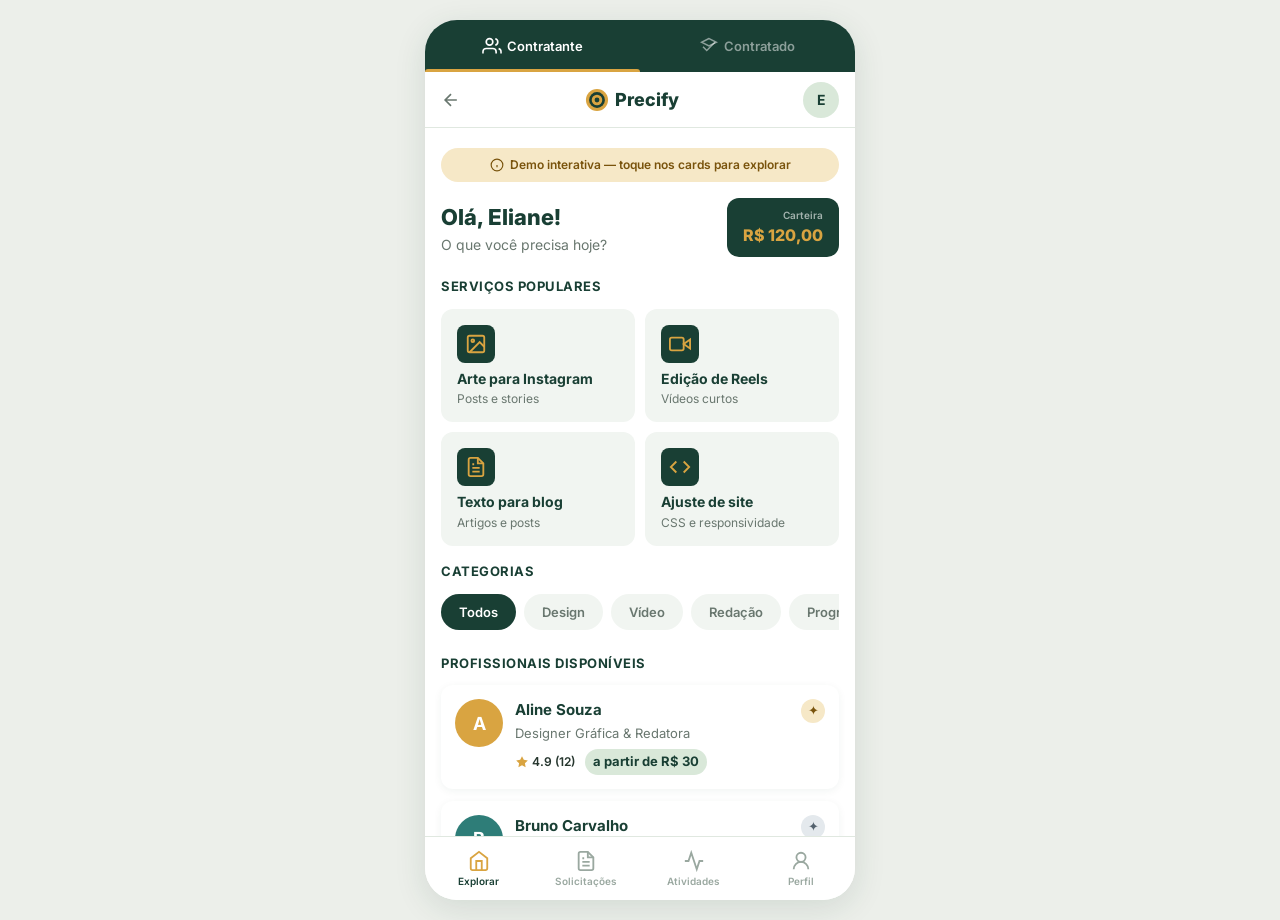
==== commit 8ced6800: "Refactor code structure for improved readability and maintainability" ====
--- a/demo.html
+++ b/demo.html
@@ -6,7 +6,7 @@
     <meta name="theme-color" content="#193F34" />
     <meta name="apple-mobile-web-app-capable" content="yes" />
     <meta name="apple-mobile-web-app-status-bar-style" content="black-translucent" />
-    <meta name="description" content="Demonstração do app Precify — fluxo completo de contratação e prestação de serviços digitais." />
+    <meta name="description" content="Demonstração interativa do app Precify — experimente os modos Contratante e Contratado tocando nos cards." />
     <title>Precify App — Demonstração</title>
 
     <link rel="manifest" href="manifest.json" />
@@ -73,10 +73,15 @@
             <!-- HOME / EXPLORAR -->
             <div class="screen screen--home active" data-screen="home">
                 <div class="screen__scroll">
+                    <div class="demo-hint">
+                        <svg width="14" height="14" viewBox="0 0 24 24" fill="none" stroke="currentColor" stroke-width="2"><circle cx="12" cy="12" r="10"/><path d="M12 16v-4M12 8h.01"/></svg>
+                        <span>Demo interativa — toque nos cards para explorar</span>
+                    </div>
+
                     <div class="home-hero">
                         <div class="home-hero__greeting">
-                            <h2>Ola, Eliane!</h2>
-                            <p>O que voce precisa hoje?</p>
+                            <h2>Olá, Eliane!</h2>
+                            <p>O que você precisa hoje?</p>
                         </div>
                         <div class="home-hero__balance">
                             <span class="balance-label">Carteira</span>
@@ -84,48 +89,42 @@
                         </div>
                     </div>
 
-                    <div class="search-bar">
-                        <svg width="18" height="18" viewBox="0 0 24 24" fill="none" stroke="currentColor" stroke-width="2"><circle cx="11" cy="11" r="8"/><path d="M21 21l-4.35-4.35"/></svg>
-                        <input type="text" placeholder="Buscar servicos ou profissionais..." id="client-search" />
+                    <!-- Serviços populares: cards interativos pré-configurados -->
+                    <div class="section-label">Serviços populares</div>
+                    <div class="quick-services-grid" id="quick-services"></div>
+
+                    <!-- Resultado da análise de preço (aparece ao tocar num serviço) -->
+                    <div class="price-suggest-result" id="price-suggest-result" hidden>
+                        <div class="price-suggest-result__ai">
+                            <svg width="14" height="14" viewBox="0 0 24 24" fill="none" stroke="#D9A441" stroke-width="2"><path d="M12 2L2 7l10 5 10-5-10-5zM2 17l10 5 10-5M2 12l10 5 10-5"/></svg>
+                            <span>Análise IA</span>
+                        </div>
+                        <div class="price-suggest-result__task" id="suggest-task">Arte para Instagram</div>
+                        <div class="price-suggest-result__price" id="suggest-price-range">R$ 30 - R$ 50</div>
+                        <div class="price-suggest-result__complexity" id="suggest-complexity">Complexidade: Intermediária</div>
+                        <button class="price-suggest-result__cta" id="suggest-cta">Ver profissionais dessa área</button>
                     </div>
 
                     <div class="section-label">Categorias</div>
                     <div class="categories-scroll" id="client-categories">
                         <button class="category-chip active" data-cat="all">Todos</button>
                         <button class="category-chip" data-cat="design">Design</button>
-                        <button class="category-chip" data-cat="video">Video</button>
-                        <button class="category-chip" data-cat="writing">Redacao</button>
-                        <button class="category-chip" data-cat="programming">Programacao</button>
+                        <button class="category-chip" data-cat="video">Vídeo</button>
+                        <button class="category-chip" data-cat="writing">Redação</button>
+                        <button class="category-chip" data-cat="programming">Programação</button>
                         <button class="category-chip" data-cat="marketing">Marketing</button>
                     </div>
 
-                    <div class="section-label">Sugestao de preco</div>
-                    <div class="price-suggest-card">
-                        <div class="price-suggest-card__input">
-                            <label>Descreva seu servico</label>
-                            <textarea id="price-suggest-input" placeholder="Ex: Criar uma arte para Instagram" rows="2"></textarea>
-                        </div>
-                        <button class="btn-price-suggest" id="btn-price-suggest">Analisar preco</button>
-                        <div class="price-suggest-result" id="price-suggest-result" hidden>
-                            <div class="price-suggest-result__ai">
-                                <svg width="14" height="14" viewBox="0 0 24 24" fill="none" stroke="#D9A441" stroke-width="2"><path d="M12 2L2 7l10 5 10-5-10-5zM2 17l10 5 10-5M2 12l10 5 10-5"/></svg>
-                                <span>Analise IA</span>
-                            </div>
-                            <div class="price-suggest-result__price" id="suggest-price-range">R$ 30 - R$ 50</div>
-                            <div class="price-suggest-result__complexity" id="suggest-complexity">Complexidade: Intermediaria</div>
-                        </div>
-                    </div>
-
-                    <div class="section-label">Profissionais disponiveis</div>
+                    <div class="section-label">Profissionais disponíveis</div>
                     <div class="freelancer-list" id="freelancer-list"></div>
                 </div>
             </div>
 
-            <!-- SOLICITACOES -->
+            <!-- SOLICITAÇÕES -->
             <div class="screen screen--requests" data-screen="requests">
                 <div class="screen__scroll">
                     <div class="screen__title">
-                        <h2>Minhas solicitacoes</h2>
+                        <h2>Minhas solicitações</h2>
                     </div>
                     <div class="requests-list" id="client-requests-list"></div>
                 </div>
@@ -156,11 +155,11 @@
                     <div class="profile-stats">
                         <div class="profile-stat">
                             <strong>3</strong>
-                            <span>Servicos contratados</span>
+                            <span>Serviços contratados</span>
                         </div>
                         <div class="profile-stat">
                             <strong>4,8</strong>
-                            <span>Avaliacao</span>
+                            <span>Avaliação</span>
                         </div>
                         <div class="profile-stat">
                             <strong>R$ 120</strong>
@@ -170,11 +169,11 @@
                     <div class="profile-menu">
                         <div class="profile-menu__item">
                             <svg width="20" height="20" viewBox="0 0 24 24" fill="none" stroke="currentColor" stroke-width="2"><rect x="3" y="4" width="18" height="18" rx="2"/><path d="M16 2v4M8 2v4M3 10h18"/></svg>
-                            <span>Meu historico</span>
+                            <span>Meu histórico</span>
                         </div>
                         <div class="profile-menu__item">
                             <svg width="20" height="20" viewBox="0 0 24 24" fill="none" stroke="currentColor" stroke-width="2"><path d="M12 15a3 3 0 100-6 3 3 0 000 6z"/><path d="M19.4 15a1.65 1.65 0 00.33 1.82l.06.06a2 2 0 11-2.83 2.83l-.06-.06a1.65 1.65 0 00-1.82-.33 1.65 1.65 0 00-1 1.51V21a2 2 0 11-4 0v-.09A1.65 1.65 0 009 19.4a1.65 1.65 0 00-1.82.33l-.06.06a2 2 0 11-2.83-2.83l.06-.06A1.65 1.65 0 004.6 15a1.65 1.65 0 00-1.51-1H3a2 2 0 110-4h.09A1.65 1.65 0 004.6 9a1.65 1.65 0 00-.33-1.82l-.06-.06a2 2 0 112.83-2.83l.06.06A1.65 1.65 0 009 4.6a1.65 1.65 0 001-1.51V3a2 2 0 114 0v.09a1.65 1.65 0 001 1.51 1.65 1.65 0 001.82-.33l.06-.06a2 2 0 112.83 2.83l-.06.06A1.65 1.65 0 0019.4 9a1.65 1.65 0 001.51 1H21a2 2 0 110 4h-.09a1.65 1.65 0 00-1.51 1z"/></svg>
-                            <span>Configuracoes</span>
+                            <span>Configurações</span>
                         </div>
                         <div class="profile-menu__item">
                             <svg width="20" height="20" viewBox="0 0 24 24" fill="none" stroke="currentColor" stroke-width="2"><path d="M21 15a2 2 0 01-2 2H7l-4 4V5a2 2 0 012-2h14a2 2 0 012 2z"/></svg>
@@ -198,10 +197,15 @@
             <!-- OPORTUNIDADES -->
             <div class="screen screen--opportunities active" data-screen="opportunities">
                 <div class="screen__scroll">
+                    <div class="demo-hint">
+                        <svg width="14" height="14" viewBox="0 0 24 24" fill="none" stroke="currentColor" stroke-width="2"><circle cx="12" cy="12" r="10"/><path d="M12 16v-4M12 8h.01"/></svg>
+                        <span>Toque em uma oportunidade para aceitar</span>
+                    </div>
+
                     <div class="home-hero">
                         <div class="home-hero__greeting">
-                            <h2>Ola, Aline!</h2>
-                            <p>Novas oportunidades para voce</p>
+                            <h2>Olá, Aline!</h2>
+                            <p>Novas oportunidades para você</p>
                         </div>
                         <div class="home-hero__balance">
                             <span class="balance-label">Ganhos</span>
@@ -212,7 +216,7 @@
                     <div class="stats-row">
                         <div class="mini-stat">
                             <strong>5</strong>
-                            <span>Disponiveis</span>
+                            <span>Disponíveis</span>
                         </div>
                         <div class="mini-stat">
                             <strong>2</strong>
@@ -220,7 +224,7 @@
                         </div>
                         <div class="mini-stat">
                             <strong>8</strong>
-                            <span>Concluidos</span>
+                            <span>Concluídos</span>
                         </div>
                     </div>
 
@@ -229,15 +233,15 @@
                 </div>
             </div>
 
-            <!-- MEUS SERVICOS -->
+            <!-- MEUS SERVIÇOS -->
             <div class="screen screen--my-services" data-screen="my-services">
                 <div class="screen__scroll">
                     <div class="screen__title">
-                        <h2>Meus servicos</h2>
+                        <h2>Meus serviços</h2>
                     </div>
                     <div class="services-tabs">
                         <button class="services-tab active" data-status="active">Em andamento</button>
-                        <button class="services-tab" data-status="completed">Concluidos</button>
+                        <button class="services-tab" data-status="completed">Concluídos</button>
                     </div>
                     <div class="my-services-list" id="freelancer-services-list"></div>
                 </div>
@@ -269,11 +273,11 @@
                     <div class="profile-stats">
                         <div class="profile-stat">
                             <strong>8</strong>
-                            <span>Servicos concluidos</span>
+                            <span>Serviços concluídos</span>
                         </div>
                         <div class="profile-stat">
                             <strong>4,9</strong>
-                            <span>Avaliacao</span>
+                            <span>Avaliação</span>
                         </div>
                         <div class="profile-stat">
                             <strong>R$ 340</strong>
@@ -283,10 +287,10 @@
                     <div class="profile-skills">
                         <div class="section-label">Habilidades</div>
                         <div class="skills-tags">
-                            <span class="skill-tag">Design grafico</span>
+                            <span class="skill-tag">Design gráfico</span>
                             <span class="skill-tag">Artes para redes sociais</span>
-                            <span class="skill-tag">Redacao publicitaria</span>
-                            <span class="skill-tag">Edicao de imagem</span>
+                            <span class="skill-tag">Redação publicitária</span>
+                            <span class="skill-tag">Edição de imagem</span>
                             <span class="skill-tag">Branding</span>
                         </div>
                     </div>
@@ -297,7 +301,7 @@
                         </div>
                         <div class="profile-menu__item">
                             <svg width="20" height="20" viewBox="0 0 24 24" fill="none" stroke="currentColor" stroke-width="2"><path d="M12 15a3 3 0 100-6 3 3 0 000 6z"/><path d="M19.4 15a1.65 1.65 0 00.33 1.82l.06.06a2 2 0 11-2.83 2.83l-.06-.06a1.65 1.65 0 00-1.82-.33 1.65 1.65 0 00-1 1.51V21a2 2 0 11-4 0v-.09A1.65 1.65 0 009 19.4a1.65 1.65 0 00-1.82.33l-.06.06a2 2 0 11-2.83-2.83l.06-.06A1.65 1.65 0 004.6 15a1.65 1.65 0 00-1.51-1H3a2 2 0 110-4h.09A1.65 1.65 0 004.6 9a1.65 1.65 0 00-.33-1.82l-.06-.06a2 2 0 112.83-2.83l.06.06A1.65 1.65 0 009 4.6a1.65 1.65 0 001-1.51V3a2 2 0 114 0v.09a1.65 1.65 0 001 1.51 1.65 1.65 0 001.82-.33l.06-.06a2 2 0 112.83 2.83l-.06.06A1.65 1.65 0 0019.4 9a1.65 1.65 0 001.51 1H21a2 2 0 110 4h-.09a1.65 1.65 0 00-1.51 1z"/></svg>
-                            <span>Configuracoes</span>
+                            <span>Configurações</span>
                         </div>
                         <div class="profile-menu__item">
                             <svg width="20" height="20" viewBox="0 0 24 24" fill="none" stroke="currentColor" stroke-width="2"><path d="M21 15a2 2 0 01-2 2H7l-4 4V5a2 2 0 012-2h14a2 2 0 012 2z"/></svg>
@@ -327,7 +331,7 @@
             </button>
             <button class="nav-item" data-screen="requests">
                 <svg width="22" height="22" viewBox="0 0 24 24" fill="none" stroke="currentColor" stroke-width="2"><path d="M14 2H6a2 2 0 00-2 2v16a2 2 0 002 2h12a2 2 0 002-2V8z"/><path d="M14 2v6h6M16 13H8M16 17H8M10 9H8"/></svg>
-                <span>Solicitacoes</span>
+                <span>Solicitações</span>
             </button>
             <button class="nav-item" data-screen="messages">
                 <svg width="22" height="22" viewBox="0 0 24 24" fill="none" stroke="currentColor" stroke-width="2"><path d="M22 12h-4l-3 9L9 3l-3 9H2"/></svg>
@@ -346,7 +350,7 @@
             </button>
             <button class="nav-item" data-screen="my-services">
                 <svg width="22" height="22" viewBox="0 0 24 24" fill="none" stroke="currentColor" stroke-width="2"><path d="M22 11.08V12a10 10 0 11-5.93-9.14"/><path d="M22 4L12 14.01l-3-3"/></svg>
-                <span>Meus servicos</span>
+                <span>Meus serviços</span>
             </button>
             <button class="nav-item" data-screen="messages-freelancer">
                 <svg width="22" height="22" viewBox="0 0 24 24" fill="none" stroke="currentColor" stroke-width="2"><path d="M22 12h-4l-3 9L9 3l-3 9H2"/></svg>
@@ -367,7 +371,7 @@
 <div class="modal-overlay" id="modal-freelancer" hidden>
     <div class="modal">
         <div class="modal__header">
-            <button class="modal__close" id="modal-freelancer-close">&times;</button>
+            <button class="modal__close" data-close="modal-freelancer">&times;</button>
         </div>
         <div class="modal__body" id="modal-freelancer-body"></div>
     </div>
@@ -379,21 +383,9 @@
 <div class="modal-overlay" id="modal-opportunity" hidden>
     <div class="modal">
         <div class="modal__header">
-            <button class="modal__close" id="modal-opportunity-close">&times;</button>
+            <button class="modal__close" data-close="modal-opportunity">&times;</button>
         </div>
         <div class="modal__body" id="modal-opportunity-body"></div>
-    </div>
-</div>
-
-<!-- ============================== -->
-<!-- MODAL: Detail card interativo  -->
-<!-- ============================== -->
-<div class="modal-overlay" id="modal-detail" hidden>
-    <div class="modal">
-        <div class="modal__header">
-            <button class="modal__close" id="modal-detail-close">&times;</button>
-        </div>
-        <div class="modal__body" id="modal-detail-body"></div>
     </div>
 </div>
 
@@ -403,9 +395,40 @@
 <div class="modal-overlay" id="modal-hire" hidden>
     <div class="modal">
         <div class="modal__header">
-            <button class="modal__close" id="modal-hire-close">&times;</button>
+            <button class="modal__close" data-close="modal-hire">&times;</button>
         </div>
         <div class="modal__body" id="modal-hire-body"></div>
+    </div>
+</div>
+
+<!-- ============================== -->
+<!-- MODAL: Chat (respostas rápidas por cards) -->
+<!-- ============================== -->
+<div class="modal-overlay modal-overlay--chat" id="modal-chat" hidden>
+    <div class="modal modal--chat">
+        <div class="chat-header">
+            <button class="chat-header__back" id="chat-close" aria-label="Fechar chat">
+                <svg width="20" height="20" viewBox="0 0 24 24" fill="none" stroke="currentColor" stroke-width="2"><path d="M19 12H5M12 19l-7-7 7-7"/></svg>
+            </button>
+            <div class="chat-header__avatar" id="chat-avatar">A</div>
+            <div class="chat-header__info">
+                <strong id="chat-name">Nome</strong>
+                <span>Online agora</span>
+            </div>
+        </div>
+        <div class="chat-messages" id="chat-messages"></div>
+        <div class="chat-quick-replies" id="chat-quick-replies">
+            <button class="quick-reply-chip" data-reply="Combinado!">Combinado!</button>
+            <button class="quick-reply-chip" data-reply="Obrigado! 😊">Obrigado! 😊</button>
+            <button class="quick-reply-chip" data-reply="Pode enviar 🚀">Pode enviar 🚀</button>
+            <button class="quick-reply-chip" data-reply="Quando fica pronto?">Quando fica pronto?</button>
+        </div>
+        <div class="chat-input-area">
+            <input type="text" id="chat-input" placeholder="Mensagem (opcional na demo)..." />
+            <button class="chat-send" id="chat-send" aria-label="Enviar mensagem">
+                <svg width="18" height="18" viewBox="0 0 24 24" fill="none" stroke="currentColor" stroke-width="2"><path d="M22 2L11 13M22 2l-7 20-4-9-9-4 20-7z"/></svg>
+            </button>
+        </div>
     </div>
 </div>
 
--- a/demo-styles.css
+++ b/demo-styles.css
@@ -306,28 +306,156 @@
 }
 
 /* ==============================
-   SEARCH BAR
-   ============================== */
-.search-bar {
-    display: flex;
-    align-items: center;
-    gap: 8px;
+   DEMO HINT (aviso de demo interativa)
+   ============================== */
+.demo-hint {
+    display: flex;
+    align-items: center;
+    justify-content: center;
+    gap: 6px;
+    background: #f6e8c7;
+    color: #79530c;
+    padding: 8px 12px;
+    border-radius: var(--radius-full);
+    font-size: 12px;
+    font-weight: 600;
+    margin-bottom: 16px;
+}
+
+.demo-hint svg {
+    flex-shrink: 0;
+}
+
+/* ==============================
+   QUICK SERVICES (cards pré-configurados)
+   ============================== */
+.quick-services-grid {
+    display: grid;
+    grid-template-columns: repeat(2, 1fr);
+    gap: 10px;
+    margin-bottom: 16px;
+}
+
+.quick-service-card {
+    display: flex;
+    flex-direction: column;
+    align-items: flex-start;
+    gap: 4px;
     background: var(--color-gray);
+    border: 2px solid transparent;
     border-radius: var(--radius-md);
-    padding: 10px 14px;
+    padding: 14px;
+    text-align: left;
+    transition: all var(--transition-fast);
+    cursor: pointer;
+}
+
+.quick-service-card:hover {
+    border-color: var(--color-secondary);
+    transform: translateY(-2px);
+}
+
+.quick-service-card:active {
+    transform: scale(0.97);
+}
+
+.quick-service-card.selected {
+    border-color: var(--color-gold);
+    background: #fdf6e8;
+}
+
+.quick-service-card__icon {
+    width: 38px;
+    height: 38px;
+    border-radius: var(--radius-sm);
+    background: var(--color-primary);
+    color: var(--color-gold);
+    display: flex;
+    align-items: center;
+    justify-content: center;
+    margin-bottom: 4px;
+}
+
+.quick-service-card.selected .quick-service-card__icon {
+    background: var(--color-gold);
+    color: var(--color-primary);
+}
+
+.quick-service-card__label {
+    font-size: 14px;
+    font-weight: 700;
+    color: var(--color-primary);
+    line-height: 1.2;
+}
+
+.quick-service-card__desc {
+    font-size: 12px;
+    color: var(--color-text-secondary);
+}
+
+/* ==============================
+   PRICE SUGGEST RESULT (análise IA por card)
+   ============================== */
+.price-suggest-result {
+    padding: 16px;
+    background: var(--color-primary);
+    border-radius: var(--radius-lg);
+    text-align: center;
     margin-bottom: 20px;
-    color: var(--color-text-light);
-}
-
-.search-bar input {
-    flex: 1;
-    background: transparent;
-    font-size: 14px;
-    color: var(--color-text);
-}
-
-.search-bar input::placeholder {
-    color: var(--color-text-light);
+}
+
+.price-suggest-result.pop {
+    animation: priceReveal 0.4s ease;
+}
+
+@keyframes priceReveal {
+    from { opacity: 0; transform: scale(0.95); }
+    to { opacity: 1; transform: scale(1); }
+}
+
+.price-suggest-result__ai {
+    display: inline-flex;
+    align-items: center;
+    gap: 4px;
+    font-size: 11px;
+    font-weight: 700;
+    color: var(--color-gold);
+    margin-bottom: 6px;
+}
+
+.price-suggest-result__task {
+    font-size: 13px;
+    font-weight: 600;
+    color: var(--color-secondary);
+    margin-bottom: 2px;
+}
+
+.price-suggest-result__price {
+    font-size: 24px;
+    font-weight: 800;
+    color: var(--color-gold);
+    margin-bottom: 4px;
+}
+
+.price-suggest-result__complexity {
+    font-size: 12px;
+    color: var(--color-secondary);
+    margin-bottom: 12px;
+}
+
+.price-suggest-result__cta {
+    width: 100%;
+    padding: 10px;
+    background: var(--color-gold);
+    color: var(--color-primary);
+    border-radius: var(--radius-sm);
+    font-size: 14px;
+    font-weight: 700;
+    transition: background var(--transition-fast);
+}
+
+.price-suggest-result__cta:hover {
+    background: var(--color-gold-light);
 }
 
 /* ==============================
@@ -379,87 +507,6 @@
 
 .category-chip:hover:not(.active) {
     border-color: var(--color-secondary);
-}
-
-/* ==============================
-   PRICE SUGGEST CARD
-   ============================== */
-.price-suggest-card {
-    background: var(--color-gray);
-    border-radius: var(--radius-lg);
-    padding: 16px;
-    margin-bottom: 20px;
-}
-
-.price-suggest-card__input label {
-    display: block;
-    font-size: 12px;
-    font-weight: 600;
-    color: var(--color-primary);
-    margin-bottom: 6px;
-}
-
-.price-suggest-card__input textarea {
-    width: 100%;
-    background: var(--color-white);
-    border-radius: var(--radius-sm);
-    padding: 10px 12px;
-    font-size: 14px;
-    color: var(--color-text);
-    resize: none;
-    margin-bottom: 10px;
-    border: 1px solid var(--color-border);
-}
-
-.btn-price-suggest {
-    width: 100%;
-    padding: 10px;
-    background: var(--color-primary);
-    color: var(--color-white);
-    border-radius: var(--radius-sm);
-    font-size: 14px;
-    font-weight: 600;
-    transition: background var(--transition-fast);
-}
-
-.btn-price-suggest:hover {
-    background: var(--color-primary-light);
-}
-
-.price-suggest-result {
-    margin-top: 12px;
-    padding: 14px;
-    background: var(--color-primary);
-    border-radius: var(--radius-md);
-    text-align: center;
-    animation: priceReveal 0.4s ease;
-}
-
-@keyframes priceReveal {
-    from { opacity: 0; transform: scale(0.95); }
-    to { opacity: 1; transform: scale(1); }
-}
-
-.price-suggest-result__ai {
-    display: inline-flex;
-    align-items: center;
-    gap: 4px;
-    font-size: 11px;
-    font-weight: 700;
-    color: var(--color-gold);
-    margin-bottom: 6px;
-}
-
-.price-suggest-result__price {
-    font-size: 24px;
-    font-weight: 800;
-    color: var(--color-gold);
-    margin-bottom: 4px;
-}
-
-.price-suggest-result__complexity {
-    font-size: 12px;
-    color: var(--color-secondary);
 }
 
 /* ==============================
@@ -1194,6 +1241,11 @@
     animation: fadeIn 0.2s ease;
 }
 
+/* Garante que o atributo hidden funcione mesmo com display:flex acima */
+.modal-overlay[hidden] {
+    display: none !important;
+}
+
 @media (min-width: 480px) {
     .modal-overlay {
         align-items: center;
@@ -1357,10 +1409,52 @@
 .detail-service {
     display: flex;
     align-items: center;
-    justify-content: space-between;
-    padding: 10px 14px;
+    gap: 10px;
+    padding: 12px 14px;
     background: var(--color-gray);
+    border: 2px solid transparent;
     border-radius: var(--radius-md);
+    cursor: pointer;
+    transition: all var(--transition-fast);
+}
+
+.detail-service:hover {
+    border-color: var(--color-secondary);
+}
+
+.detail-service:active {
+    transform: scale(0.98);
+}
+
+.detail-service--selected {
+    border-color: var(--color-gold);
+    background: #fdf6e8;
+}
+
+.detail-service__check {
+    flex-shrink: 0;
+    width: 22px;
+    height: 22px;
+    border-radius: 50%;
+    border: 2px solid var(--color-border);
+    display: flex;
+    align-items: center;
+    justify-content: center;
+    color: transparent;
+    transition: all var(--transition-fast);
+}
+
+.detail-service--selected .detail-service__check {
+    background: var(--color-gold);
+    border-color: var(--color-gold);
+    color: var(--color-primary);
+}
+
+.detail-service__info {
+    flex: 1;
+    min-width: 0;
+    display: flex;
+    flex-direction: column;
 }
 
 .detail-service__name {
@@ -1369,10 +1463,16 @@
     color: var(--color-text);
 }
 
+.detail-service__complexity {
+    font-size: 11px;
+    color: var(--color-text-secondary);
+}
+
 .detail-service__price {
     font-size: 14px;
     font-weight: 800;
     color: var(--color-primary);
+    flex-shrink: 0;
 }
 
 .detail-reviews {
@@ -1817,6 +1917,120 @@
 }
 
 /* ==============================
+   ACTIVITY CARDS (interativos)
+   ============================== */
+.activity-list {
+    display: flex;
+    flex-direction: column;
+    gap: 10px;
+}
+
+.activity-card {
+    display: flex;
+    align-items: center;
+    gap: 12px;
+    background: var(--color-white);
+    border-radius: var(--radius-md);
+    padding: 14px;
+    box-shadow: var(--shadow-sm);
+    cursor: pointer;
+    transition: transform var(--transition-fast), box-shadow var(--transition-fast);
+}
+
+.activity-card:hover {
+    box-shadow: var(--shadow-md);
+}
+
+.activity-card:active {
+    transform: scale(0.98);
+}
+
+.activity-card__icon {
+    flex-shrink: 0;
+    width: 40px;
+    height: 40px;
+    border-radius: var(--radius-sm);
+    display: flex;
+    align-items: center;
+    justify-content: center;
+}
+
+.activity-card__body {
+    flex: 1;
+    min-width: 0;
+}
+
+.activity-card__title {
+    font-size: 14px;
+    font-weight: 700;
+    color: var(--color-primary);
+    margin-bottom: 2px;
+}
+
+.activity-card__desc {
+    font-size: 12px;
+    color: var(--color-text-secondary);
+    white-space: nowrap;
+    overflow: hidden;
+    text-overflow: ellipsis;
+}
+
+.activity-card__meta {
+    flex-shrink: 0;
+    display: flex;
+    flex-direction: column;
+    align-items: flex-end;
+    gap: 4px;
+}
+
+.activity-card__time {
+    font-size: 11px;
+    color: var(--color-text-light);
+}
+
+.activity-card__meta svg {
+    color: var(--color-text-light);
+}
+
+/* ==============================
+   CHAT QUICK REPLIES (cards)
+   ============================== */
+.chat-quick-replies {
+    display: flex;
+    gap: 8px;
+    padding: 10px 16px 0;
+    overflow-x: auto;
+    background: var(--color-white);
+    -webkit-overflow-scrolling: touch;
+    scrollbar-width: none;
+}
+
+.chat-quick-replies::-webkit-scrollbar {
+    display: none;
+}
+
+.quick-reply-chip {
+    flex-shrink: 0;
+    padding: 8px 14px;
+    background: #fdf6e8;
+    border: 1.5px solid var(--color-gold);
+    color: #79530c;
+    border-radius: var(--radius-full);
+    font-size: 13px;
+    font-weight: 600;
+    transition: all var(--transition-fast);
+}
+
+.quick-reply-chip:hover {
+    background: var(--color-gold);
+    color: var(--color-primary);
+}
+
+.quick-reply-chip:active {
+    transform: scale(0.95);
+}
+
+/* ==============================
    EMPTY STATES
    ============================== */
 .empty-state {
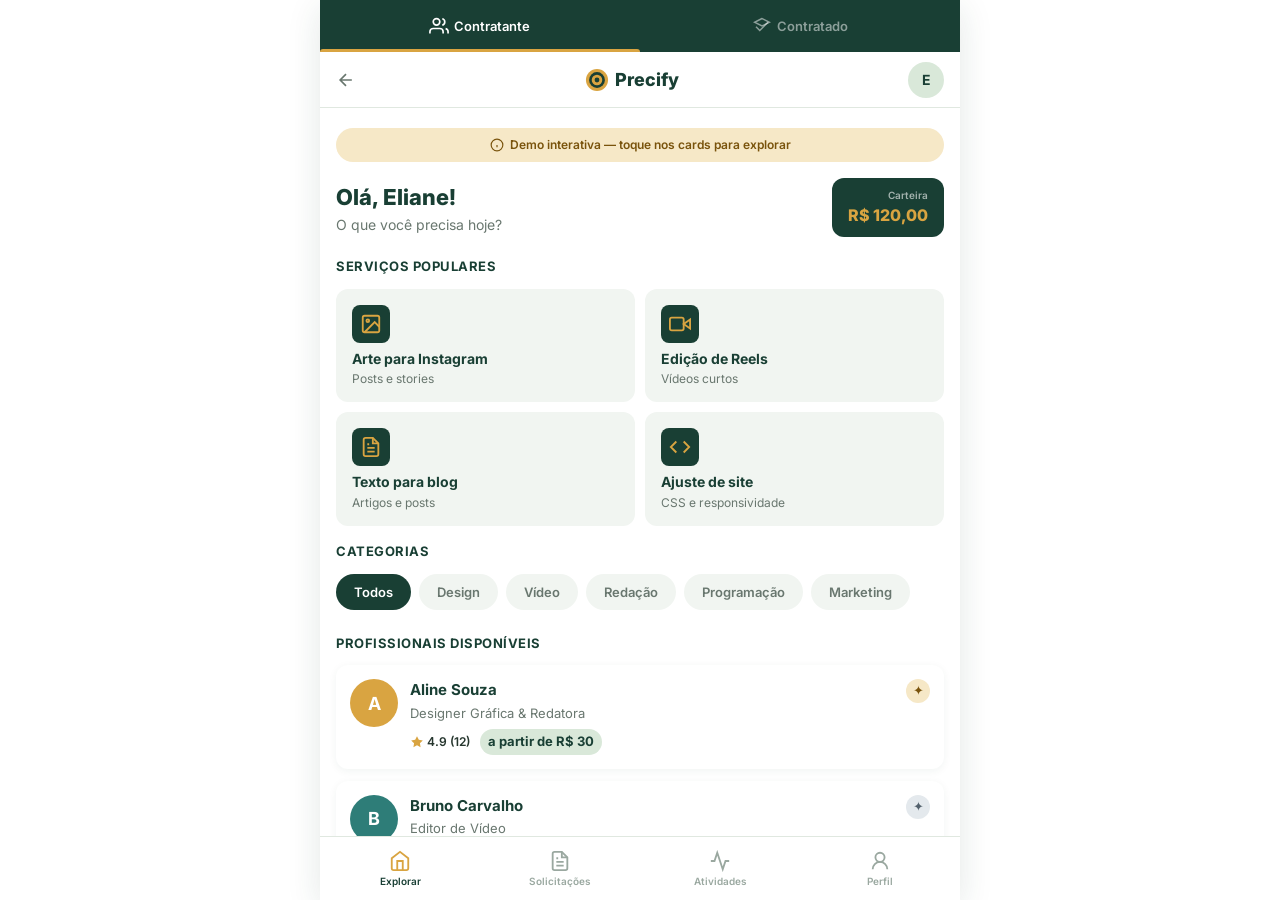
==== commit f0554c4c: "feat: ajustar estilos e responsividade para melhor experiência em dispositivos móveis" ====
--- a/demo.html
+++ b/demo.html
@@ -2,10 +2,11 @@
 <html lang="pt-BR">
 <head>
     <meta charset="UTF-8" />
-    <meta name="viewport" content="width=device-width, initial-scale=1.0, maximum-scale=1.0, user-scalable=no" />
+    <meta name="viewport" content="width=device-width, initial-scale=1.0, maximum-scale=1.0, user-scalable=no, viewport-fit=cover" />
     <meta name="theme-color" content="#193F34" />
     <meta name="apple-mobile-web-app-capable" content="yes" />
     <meta name="apple-mobile-web-app-status-bar-style" content="black-translucent" />
+    <meta name="mobile-web-app-capable" content="yes" />
     <meta name="description" content="Demonstração interativa do app Precify — experimente os modos Contratante e Contratado tocando nos cards." />
     <title>Precify App — Demonstração</title>
 
--- a/demo-styles.css
+++ b/demo-styles.css
@@ -56,13 +56,14 @@
 body {
     font-family: var(--font-family);
     color: var(--color-text);
-    background: #ECEFEA;
+    background: var(--color-white);
     line-height: 1.5;
     overflow: hidden;
     display: flex;
     justify-content: center;
     align-items: stretch;
     min-height: 100vh;
+    min-height: 100dvh;
 }
 
 a { text-decoration: none; color: inherit; }
@@ -81,12 +82,13 @@
 }
 
 /* ==============================
-   APP SHELL (phone frame)
+   APP SHELL (tela cheia)
    ============================== */
 .app-shell {
     width: 100%;
-    max-width: 430px;
+    max-width: 100%;
     min-height: 100vh;
+    min-height: 100dvh;
     background: var(--color-white);
     display: flex;
     flex-direction: column;
@@ -95,19 +97,30 @@
     box-shadow: var(--shadow-lg);
 }
 
-@media (min-width: 480px) {
+/* Em telas grandes, centraliza o app com largura máxima de um tablet/mobile ampliado */
+@media (min-width: 481px) {
     body {
         align-items: center;
-        padding: 20px;
+        padding: 0;
+        background: var(--color-white);
     }
     .app-shell {
-        min-height: 880px;
-        max-height: 900px;
-        border-radius: 32px;
+        max-width: 540px;
+        min-height: 100vh;
+        min-height: 100dvh;
+        max-height: none;
+        border-radius: 0;
         overflow: hidden;
     }
 }
 
+/* Em telas muito grandes, usa largura maior para melhor aproveitamento */
+@media (min-width: 1024px) {
+    .app-shell {
+        max-width: 640px;
+    }
+}
+
 /* ==============================
    TOP TABBAR (Contratante / Contratado)
    ============================== */
@@ -115,9 +128,11 @@
     display: flex;
     background: var(--color-primary);
     height: var(--topbar-h);
+    height: calc(var(--topbar-h) + env(safe-area-inset-top, 0px));
     position: relative;
     z-index: 10;
     flex-shrink: 0;
+    padding-top: env(safe-area-inset-top, 0px);
 }
 
 .top-tabbar__btn {
@@ -222,6 +237,7 @@
     flex: 1;
     overflow: hidden;
     position: relative;
+    min-height: 0;
 }
 
 .mode-screens {
@@ -1186,6 +1202,7 @@
    ============================== */
 .bottom-nav {
     height: var(--bottomnav-h);
+    height: calc(var(--bottomnav-h) + env(safe-area-inset-bottom, 0px));
     background: var(--color-white);
     border-top: 1px solid var(--color-border);
     flex-shrink: 0;
@@ -1246,7 +1263,7 @@
     display: none !important;
 }
 
-@media (min-width: 480px) {
+@media (min-width: 481px) {
     .modal-overlay {
         align-items: center;
     }
@@ -1259,7 +1276,7 @@
 
 .modal {
     width: 100%;
-    max-width: 430px;
+    max-width: 540px;
     max-height: 85vh;
     background: var(--color-white);
     border-radius: var(--radius-xl) var(--radius-xl) 0 0;
@@ -1269,10 +1286,16 @@
     overflow: hidden;
 }
 
-@media (min-width: 480px) {
+@media (min-width: 481px) {
     .modal {
         border-radius: var(--radius-xl);
         max-height: 80vh;
+    }
+}
+
+@media (min-width: 1024px) {
+    .modal {
+        max-width: 640px;
     }
 }
 
@@ -1607,7 +1630,7 @@
 }
 
 .modal--chat {
-    max-width: 430px;
+    max-width: 540px;
     height: 85vh;
     max-height: 85vh;
     border-radius: var(--radius-xl) var(--radius-xl) 0 0;
@@ -1615,10 +1638,17 @@
     flex-direction: column;
 }
 
-@media (min-width: 480px) {
+@media (min-width: 481px) {
     .modal--chat {
-        height: 700px;
+        height: 90vh;
+        max-height: 90vh;
         border-radius: var(--radius-xl);
+    }
+}
+
+@media (min-width: 1024px) {
+    .modal--chat {
+        max-width: 640px;
     }
 }
 
@@ -1895,7 +1925,7 @@
    ============================== */
 .toast {
     position: fixed;
-    bottom: 80px;
+    bottom: calc(80px + env(safe-area-inset-bottom, 0px));
     left: 50%;
     transform: translateX(-50%);
     background: var(--color-primary);
